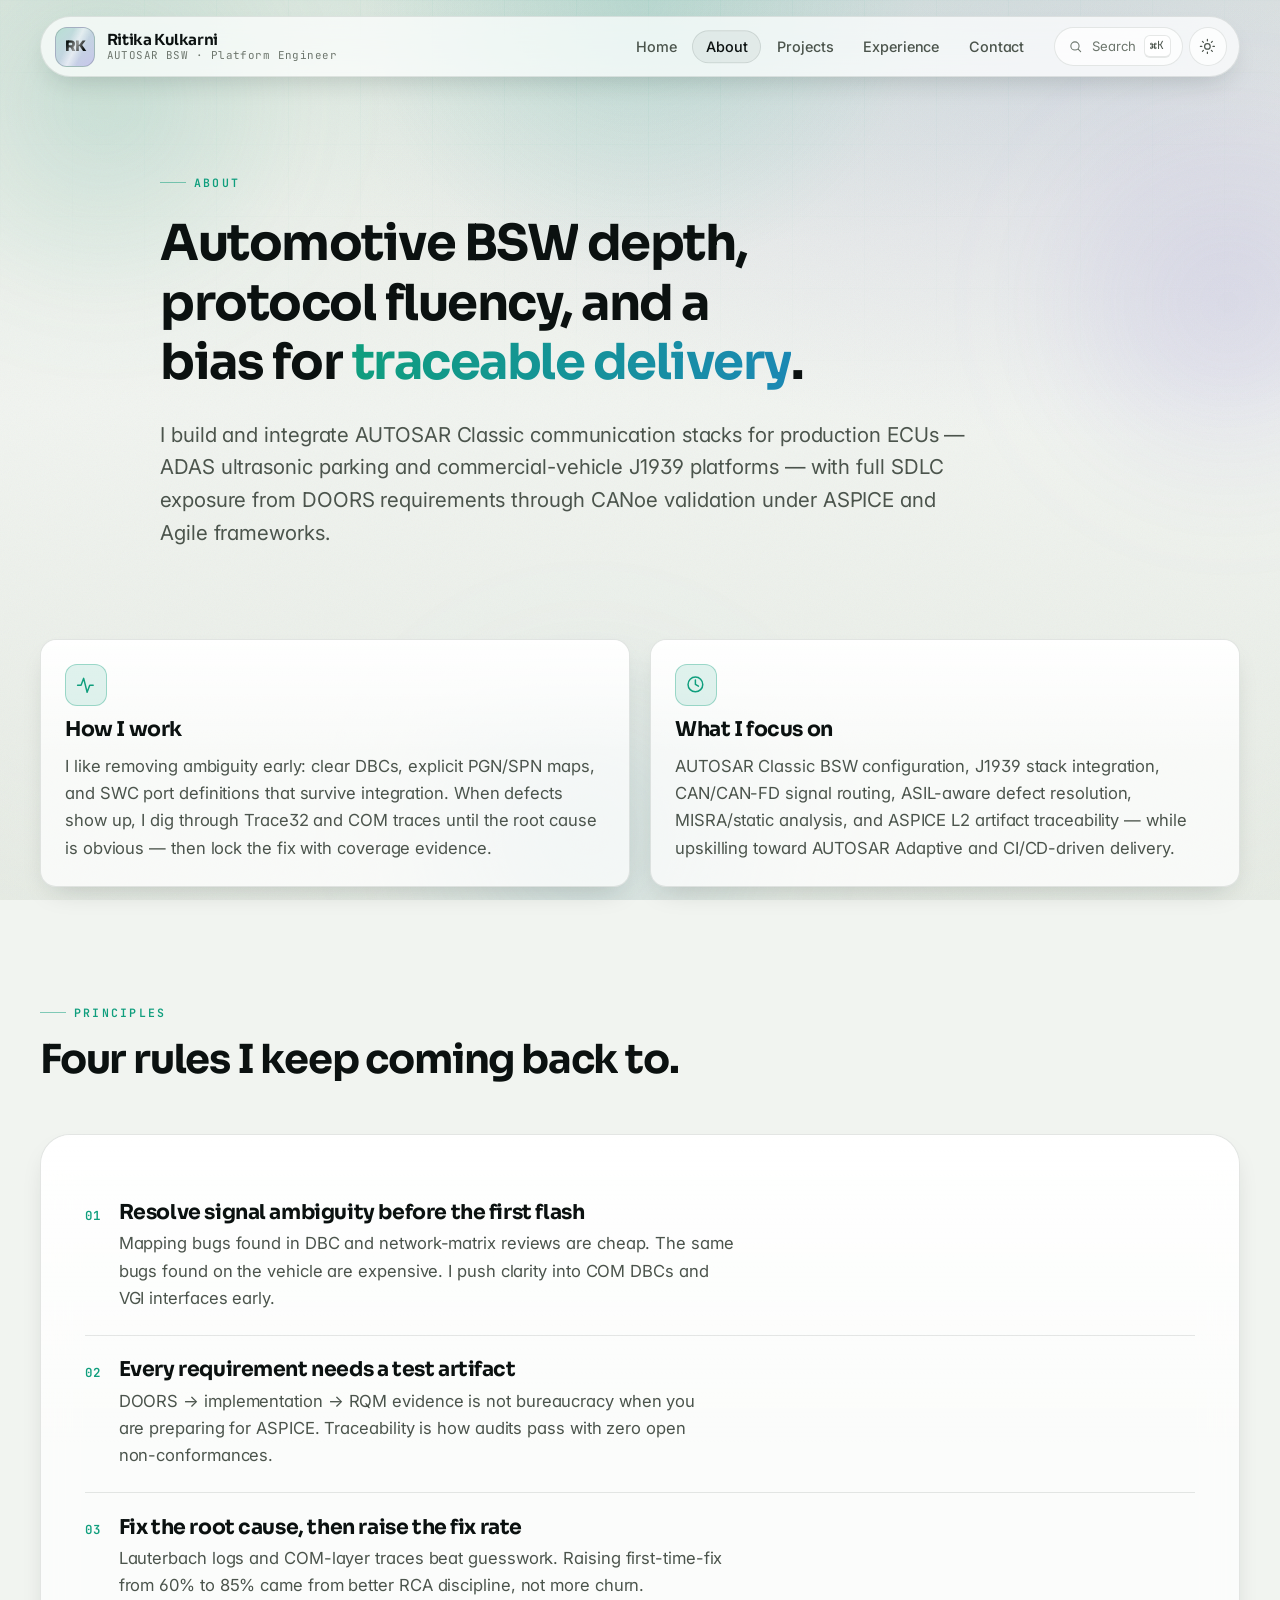
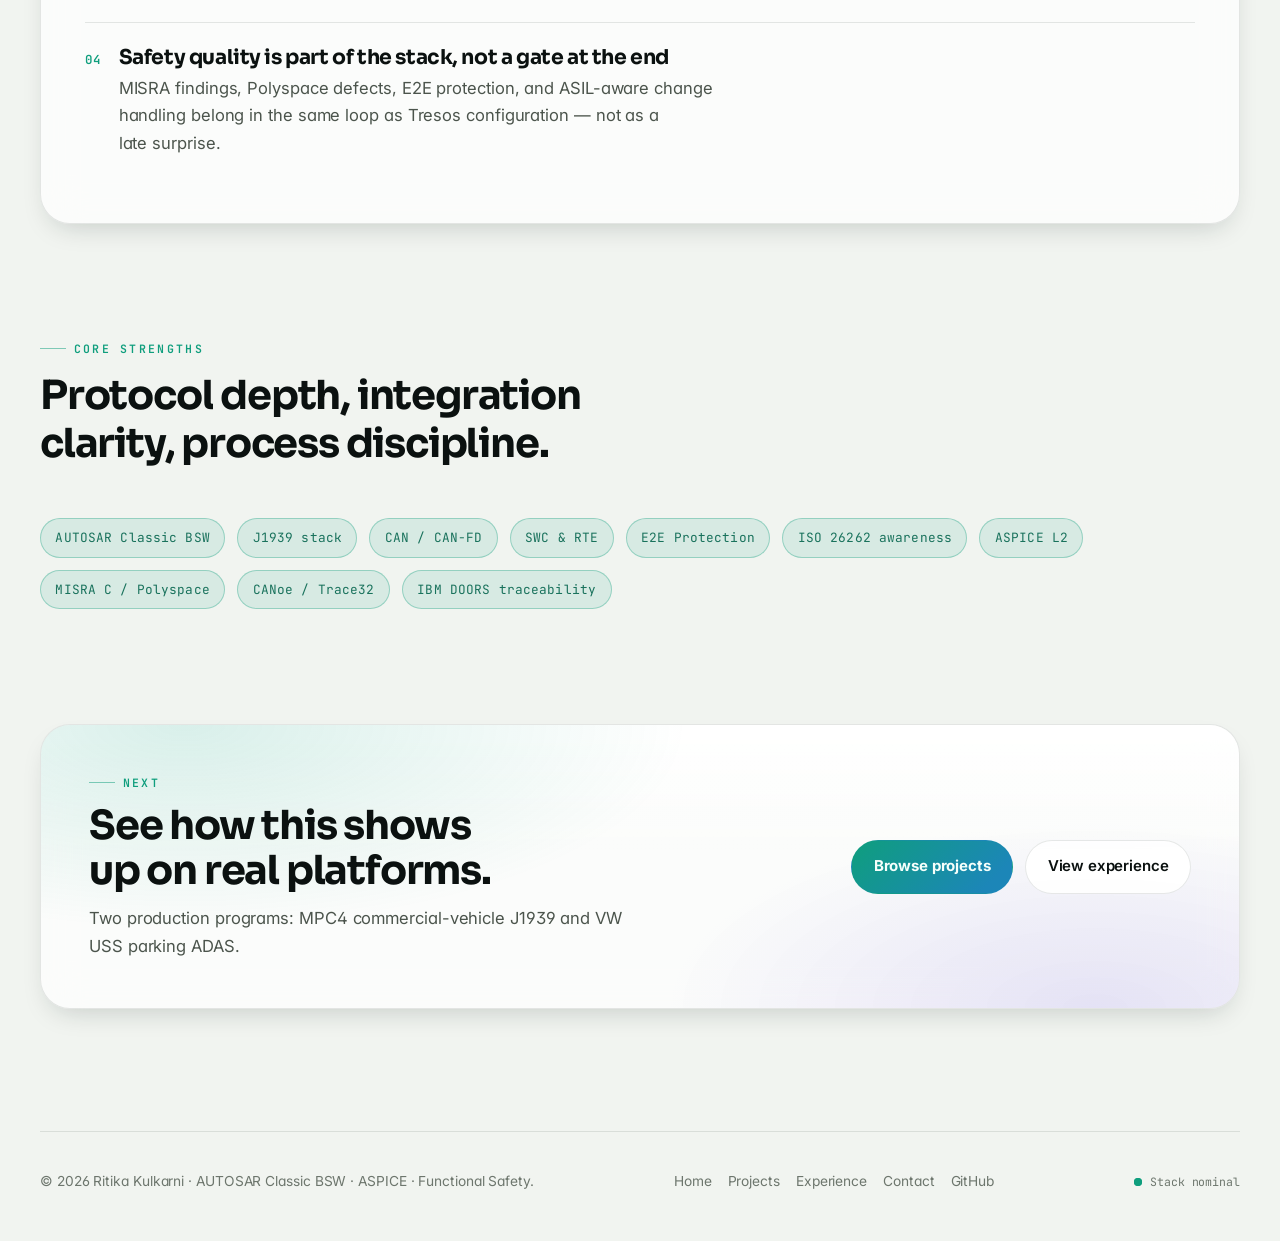
==== about.html @ b0c48f6b "Add Ritika Kulkarni AUTOSAR BSW portfolio site. Static multi-page site matching the companion design" ====
<!doctype html>
<html lang="en" data-theme="dark">
  <head>
    <meta charset="UTF-8" />
    <meta name="viewport" content="width=device-width, initial-scale=1" />
    <title>About — Ritika Kulkarni</title>
    <meta
      name="description"
      content="How Ritika Kulkarni approaches AUTOSAR Classic BSW: clean COM/RTE integration, J1939 networks, safety-aware defect resolution, and ASPICE-grade delivery."
    />
    <meta name="theme-color" content="#0b0f0e" />
    <meta name="color-scheme" content="dark light" />
    <link rel="canonical" href="https://ritikakulkarni14.github.io/portfolio/about.html" />
    <link rel="icon" href="assets/favicon.svg" type="image/svg+xml" />
    <link rel="apple-touch-icon" href="assets/favicon.svg" />
    <link rel="manifest" href="site.webmanifest" />

    <meta property="og:type" content="profile" />
    <meta property="og:site_name" content="Ritika Kulkarni" />
    <meta property="og:title" content="About — Ritika Kulkarni" />
    <meta
      property="og:description"
      content="Automotive BSW depth, protocol fluency, and a bias for traceable delivery."
    />
    <meta property="og:url" content="https://ritikakulkarni14.github.io/portfolio/about.html" />
    <meta property="og:image" content="https://ritikakulkarni14.github.io/portfolio/assets/banner.jpg" />
    <meta name="twitter:card" content="summary_large_image" />

    <link rel="preconnect" href="https://fonts.googleapis.com" />
    <link rel="preconnect" href="https://fonts.gstatic.com" crossorigin />
    <link
      href="https://fonts.googleapis.com/css2?family=Inter:wght@300..700&amp;family=JetBrains+Mono:wght@400;600&amp;family=Sora:wght@500..800&amp;display=swap"
      rel="stylesheet"
    />
    <link rel="stylesheet" href="styles.css" />

    <script src="theme.js"></script>
    <script defer src="main.js"></script>
  </head>

  <body>
    <div class="preloader" aria-hidden="true">
      <div class="preloader__inner">
        <p class="preloader__mark">RK</p>
        <div class="preloader__track"></div>
      </div>
    </div>

    <a class="skip-link" href="#main">Skip to content</a>
    <div class="scroll-progress" aria-hidden="true"></div>

    <div class="atmosphere" aria-hidden="true">
      <span class="orb orb--mint"></span>
      <span class="orb orb--violet"></span>
      <span class="orb orb--cyan"></span>
      <div class="atmosphere__grid"></div>
      <div class="atmosphere__floor"></div>
      <div class="atmosphere__spotlight"></div>
      <div class="atmosphere__grain"></div>
      <div class="atmosphere__vignette"></div>
    </div>

    <header class="site-header">
      <a class="brand" href="index.html" aria-label="Ritika Kulkarni — home">
        <span class="brand__mark" aria-hidden="true">RK</span>
        <span class="brand__text">
          <span class="brand__name">Ritika Kulkarni</span>
          <span class="brand__role">AUTOSAR BSW · Platform Engineer</span>
        </span>
      </a>

      <nav class="site-nav" id="site-nav" aria-label="Primary">
        <a href="index.html">Home</a>
        <a href="about.html">About</a>
        <a href="projects.html">Projects</a>
        <a href="experience.html">Experience</a>
        <a href="contact.html">Contact</a>
      </nav>

      <div class="header-tools">
        <button class="cmd-trigger" type="button" data-palette-open aria-label="Open command palette">
          <svg viewBox="0 0 24 24" fill="none" stroke="currentColor" stroke-width="1.7" stroke-linecap="round" aria-hidden="true">
            <circle cx="11" cy="11" r="6.5" />
            <path d="m16 16 4 4" />
          </svg>
          <span class="cmd-trigger__label">Search</span>
          <kbd>⌘K</kbd>
        </button>

        <button class="icon-button" type="button" data-theme-toggle aria-label="Toggle light or dark theme">
          <svg class="icon-theme__moon" viewBox="0 0 24 24" fill="none" stroke="currentColor" stroke-width="1.7" stroke-linecap="round" stroke-linejoin="round" aria-hidden="true">
            <path d="M20 14.5A8.5 8.5 0 0 1 9.5 4a8.5 8.5 0 1 0 10.5 10.5Z" />
          </svg>
          <svg class="icon-theme__sun" viewBox="0 0 24 24" fill="none" stroke="currentColor" stroke-width="1.7" stroke-linecap="round" aria-hidden="true">
            <circle cx="12" cy="12" r="4" />
            <path d="M12 2v2m0 16v2M2 12h2m16 0h2M4.9 4.9l1.4 1.4m11.4 11.4 1.4 1.4m0-14.2-1.4 1.4M6.3 17.7l-1.4 1.4" />
          </svg>
        </button>

        <button class="icon-button nav-toggle" type="button" aria-expanded="false" aria-controls="site-nav" aria-label="Toggle navigation menu">
          <svg viewBox="0 0 24 24" fill="none" stroke="currentColor" stroke-width="1.8" stroke-linecap="round" aria-hidden="true">
            <path d="M4 7h16M4 12h16M4 17h16" />
          </svg>
        </button>
      </div>
    </header>

    <main id="main">
      <section class="shell page-hero">
        <p class="eyebrow" data-reveal="fade">About</p>
        <h1 class="page-hero__title" data-split>
          Automotive BSW depth, protocol fluency, and a bias for
          <span class="grad-text" data-split-atom>traceable delivery</span>.
        </h1>
        <p class="lede" data-reveal>
          I build and integrate AUTOSAR Classic communication stacks for production ECUs — ADAS
          ultrasonic parking and commercial-vehicle J1939 platforms — with full SDLC exposure from
          DOORS requirements through CANoe validation under ASPICE and Agile frameworks.
        </p>
      </section>

      <section class="shell section" id="approach" data-section="Approach">
        <div class="grid grid--2" data-stagger>
          <article class="card surface surface--glow surface--pad" data-tilt="3">
            <span class="card__icon" aria-hidden="true">
              <svg viewBox="0 0 24 24" fill="none" stroke="currentColor" stroke-width="1.7" stroke-linecap="round" stroke-linejoin="round">
                <path d="M3 13h4l3-8 4 16 3-8h4" />
              </svg>
            </span>
            <h3>How I work</h3>
            <p>
              I like removing ambiguity early: clear DBCs, explicit PGN/SPN maps, and SWC port
              definitions that survive integration. When defects show up, I dig through Trace32 and
              COM traces until the root cause is obvious — then lock the fix with coverage evidence.
            </p>
          </article>

          <article class="card surface surface--glow surface--pad" data-tilt="3">
            <span class="card__icon" aria-hidden="true">
              <svg viewBox="0 0 24 24" fill="none" stroke="currentColor" stroke-width="1.7" stroke-linecap="round" stroke-linejoin="round">
                <circle cx="12" cy="12" r="8.5" />
                <path d="M12 7v5l3.5 2" />
              </svg>
            </span>
            <h3>What I focus on</h3>
            <p>
              AUTOSAR Classic BSW configuration, J1939 stack integration, CAN/CAN-FD signal routing,
              ASIL-aware defect resolution, MISRA/static analysis, and ASPICE L2 artifact
              traceability — while upskilling toward AUTOSAR Adaptive and CI/CD-driven delivery.
            </p>
          </article>
        </div>
      </section>

      <section class="shell section" id="principles" data-section="Principles">
        <div class="section__head" data-reveal>
          <p class="eyebrow">Principles</p>
          <h2 data-split="onscroll">Four rules I keep coming back to.</h2>
        </div>

        <div class="surface surface--glass surface--xl surface--pad-lg" data-reveal>
          <div class="principle">
            <span class="principle__num">01</span>
            <div>
              <h3>Resolve signal ambiguity before the first flash</h3>
              <p>
                Mapping bugs found in DBC and network-matrix reviews are cheap. The same bugs found on
                the vehicle are expensive. I push clarity into COM DBCs and VGI interfaces early.
              </p>
            </div>
          </div>

          <div class="principle">
            <span class="principle__num">02</span>
            <div>
              <h3>Every requirement needs a test artifact</h3>
              <p>
                DOORS → implementation → RQM evidence is not bureaucracy when you are preparing for
                ASPICE. Traceability is how audits pass with zero open non-conformances.
              </p>
            </div>
          </div>

          <div class="principle">
            <span class="principle__num">03</span>
            <div>
              <h3>Fix the root cause, then raise the fix rate</h3>
              <p>
                Lauterbach logs and COM-layer traces beat guesswork. Raising first-time-fix from 60%
                to 85% came from better RCA discipline, not more churn.
              </p>
            </div>
          </div>

          <div class="principle">
            <span class="principle__num">04</span>
            <div>
              <h3>Safety quality is part of the stack, not a gate at the end</h3>
              <p>
                MISRA findings, Polyspace defects, E2E protection, and ASIL-aware change handling
                belong in the same loop as Tresos configuration — not as a late surprise.
              </p>
            </div>
          </div>
        </div>
      </section>

      <section class="shell section" id="strengths" data-section="Strengths">
        <div class="section__head" data-reveal>
          <p class="eyebrow">Core strengths</p>
          <h2 data-split="onscroll">Protocol depth, integration clarity, process discipline.</h2>
        </div>

        <div class="cluster" data-reveal>
          <span class="chip chip--accent chip--lg">AUTOSAR Classic BSW</span>
          <span class="chip chip--accent chip--lg">J1939 stack</span>
          <span class="chip chip--accent chip--lg">CAN / CAN-FD</span>
          <span class="chip chip--accent chip--lg">SWC &amp; RTE</span>
          <span class="chip chip--accent chip--lg">E2E Protection</span>
          <span class="chip chip--accent chip--lg">ISO 26262 awareness</span>
          <span class="chip chip--accent chip--lg">ASPICE L2</span>
          <span class="chip chip--accent chip--lg">MISRA C / Polyspace</span>
          <span class="chip chip--accent chip--lg">CANoe / Trace32</span>
          <span class="chip chip--accent chip--lg">IBM DOORS traceability</span>
        </div>
      </section>

      <section class="shell section" id="next" data-section="Next">
        <div class="cta surface surface--glass surface--xl" data-reveal="scale">
          <div class="cta__copy">
            <p class="eyebrow">Next</p>
            <h2>See how this shows up on real platforms.</h2>
            <p class="body-dim">Two production programs: MPC4 commercial-vehicle J1939 and VW USS parking ADAS.</p>
          </div>
          <div class="cluster">
            <a class="button button--primary" href="projects.html" data-magnetic="6">Browse projects</a>
            <a class="button" href="experience.html" data-magnetic="5">View experience</a>
          </div>
        </div>
      </section>
    </main>

    <footer class="site-footer">
      <p>© 2026 Ritika Kulkarni · AUTOSAR Classic BSW · ASPICE · Functional Safety.</p>
      <nav class="site-footer__links" aria-label="Footer">
        <a href="index.html">Home</a>
        <a href="projects.html">Projects</a>
        <a href="experience.html">Experience</a>
        <a href="contact.html">Contact</a>
        <a href="https://github.com/Ritikakulkarni14" target="_blank" rel="noreferrer">GitHub</a>
      </nav>
      <p class="site-footer__meta">
        <span class="pulse-dot" aria-hidden="true"></span>
        Stack nominal
      </p>
    </footer>

    <button class="to-top" type="button" aria-label="Back to top">
      <svg viewBox="0 0 24 24" fill="none" stroke="currentColor" stroke-width="1.9" stroke-linecap="round" stroke-linejoin="round" aria-hidden="true">
        <path d="M12 20V5m0 0-6 6m6-6 6 6" />
      </svg>
    </button>
  </body>
</html>
---- styles.css ----
/* ==========================================================================
   Ritika Kulkarni — Portfolio
   1.  Design tokens
   2.  Reset & base
   3.  Typography
   4.  Atmosphere (aurora, grain, spotlight, grid)
   5.  Layout primitives
   6.  Surfaces & cards
   7.  Header & navigation
   8.  Buttons & chips
   9.  Hero
   10. Reliability console
   11. Marquee
   12. Content sections
   13. Projects
   14. Timeline & meters
   15. Contact
   16. Command palette
   17. Chrome (progress, rail, toast, back-to-top, preloader)
   18. Footer
   19. Motion primitives
   20. Responsive
   21. Reduced motion, print, forced colors
   ========================================================================== */

/* -------------------------------------------------------------------------- */
/* 1. Design tokens                                                           */
/* -------------------------------------------------------------------------- */

:root {
  color-scheme: dark;

  /* Base palette */
  --ink-900: #050706;
  --ink-800: #080b0a;
  --ink-700: #0c1110;
  --ink-600: #121817;

  --bg: var(--ink-800);
  --bg-deep: var(--ink-900);
  --text: #f2f6f1;
  --text-dim: #b3bcb2;
  --text-faint: #7c867c;

  /* Accents */
  --mint: #7ee0c4;
  --cyan: #5ec8f0;
  --violet: #9d8cff;
  --amber: #f5c76b;
  --coral: #f08f7f;
  --accent: var(--mint);
  --accent-ink: #04120e;

  /* Surfaces & strokes */
  --surface-1: rgba(255, 255, 255, 0.028);
  --surface-2: rgba(255, 255, 255, 0.045);
  --surface-3: rgba(255, 255, 255, 0.07);
  --glass: rgba(11, 16, 15, 0.62);
  --glass-strong: rgba(9, 13, 12, 0.86);
  --stroke: rgba(255, 255, 255, 0.09);
  --stroke-strong: rgba(255, 255, 255, 0.16);
  --stroke-accent: rgba(126, 224, 196, 0.32);

  /* Sheen used on the top edge of every raised surface */
  --sheen: linear-gradient(180deg, rgba(255, 255, 255, 0.075), rgba(255, 255, 255, 0) 42%);

  /* Elevation */
  --shadow-sm: 0 2px 8px rgba(0, 0, 0, 0.3);
  --shadow-md: 0 12px 32px -8px rgba(0, 0, 0, 0.5);
  --shadow-lg: 0 32px 80px -24px rgba(0, 0, 0, 0.7);
  --shadow-glow: 0 0 0 1px rgba(126, 224, 196, 0.2), 0 24px 60px -20px rgba(126, 224, 196, 0.25);

  /* Radii */
  --r-xs: 8px;
  --r-sm: 12px;
  --r-md: 16px;
  --r-lg: 22px;
  --r-xl: 30px;
  --r-full: 999px;

  /* Spacing scale */
  --sp-1: 0.25rem;
  --sp-2: 0.5rem;
  --sp-3: 0.75rem;
  --sp-4: 1rem;
  --sp-5: 1.5rem;
  --sp-6: 2rem;
  --sp-7: 3rem;
  --sp-8: 4rem;
  --sp-9: 6rem;

  /* Type */
  --font-sans: "Inter", ui-sans-serif, system-ui, -apple-system, "Segoe UI", sans-serif;
  --font-display: "Sora", "Inter", ui-sans-serif, system-ui, sans-serif;
  --font-mono: "JetBrains Mono", ui-monospace, "SFMono-Regular", Menlo, monospace;

  --step--1: clamp(0.78rem, 0.76rem + 0.1vw, 0.84rem);
  --step-0: clamp(0.95rem, 0.92rem + 0.15vw, 1.05rem);
  --step-1: clamp(1.1rem, 1.04rem + 0.3vw, 1.3rem);
  --step-2: clamp(1.35rem, 1.2rem + 0.7vw, 1.75rem);
  --step-3: clamp(1.7rem, 1.4rem + 1.4vw, 2.5rem);
  --step-4: clamp(2rem, 1.5rem + 2.1vw, 3.1rem);
  --step-5: clamp(2.4rem, 1.65rem + 3.1vw, 4.1rem);

  /* Motion */
  --ease-out: cubic-bezier(0.22, 1, 0.36, 1);
  --ease-in-out: cubic-bezier(0.65, 0, 0.35, 1);
  --ease-spring: cubic-bezier(0.34, 1.56, 0.64, 1);
  --dur-fast: 160ms;
  --dur: 280ms;
  --dur-slow: 620ms;

  /* Layout */
  --content: 1200px;
  --gutter: clamp(1rem, 4vw, 2.5rem);
  --header-h: 4.5rem;

  /* Interaction-driven values, updated from JS */
  --mx: 50%;
  --my: 0%;
  --scroll-progress: 0;
}

[data-theme="light"] {
  color-scheme: light;

  --bg: #f1f4f0;
  --bg-deep: #e6ebe4;
  --text: #0b1110;
  --text-dim: #4b544c;
  --text-faint: #6d766d;

  --mint: #0f9e7d;
  --cyan: #1c86b8;
  --violet: #6a55d6;
  --amber: #b07d10;
  --accent: var(--mint);
  --accent-ink: #f6fffb;

  --surface-1: rgba(255, 255, 255, 0.72);
  --surface-2: rgba(255, 255, 255, 0.9);
  --surface-3: rgba(15, 25, 22, 0.05);
  --glass: rgba(255, 255, 255, 0.72);
  --glass-strong: rgba(255, 255, 255, 0.92);
  --stroke: rgba(11, 34, 28, 0.1);
  --stroke-strong: rgba(11, 34, 28, 0.18);
  --stroke-accent: rgba(15, 158, 125, 0.34);

  --sheen: linear-gradient(180deg, rgba(255, 255, 255, 0.9), rgba(255, 255, 255, 0) 45%);

  --shadow-sm: 0 1px 3px rgba(12, 32, 26, 0.08);
  --shadow-md: 0 12px 28px -12px rgba(12, 32, 26, 0.22);
  --shadow-lg: 0 30px 70px -28px rgba(12, 32, 26, 0.3);
  --shadow-glow: 0 0 0 1px rgba(15, 158, 125, 0.22), 0 20px 50px -22px rgba(15, 158, 125, 0.28);
}

/* -------------------------------------------------------------------------- */
/* 2. Reset & base                                                            */
/* -------------------------------------------------------------------------- */

*,
*::before,
*::after {
  box-sizing: border-box;
}

html {
  -webkit-text-size-adjust: 100%;
  scroll-behavior: smooth;
  scroll-padding-top: calc(var(--header-h) + 2rem);
}

body {
  margin: 0;
  min-height: 100svh;
  overflow-x: clip;
  position: relative;
  background-color: var(--bg);
  color: var(--text);
  font-family: var(--font-sans);
  font-size: var(--step-0);
  font-weight: 400;
  line-height: 1.65;
  letter-spacing: -0.005em;
  font-feature-settings: "cv11", "ss01";
  -webkit-font-smoothing: antialiased;
  text-rendering: optimizeLegibility;
  transition: background-color var(--dur) var(--ease-out), color var(--dur) var(--ease-out);
}

a {
  color: inherit;
  text-decoration: none;
}

img,
svg,
canvas {
  display: block;
  max-width: 100%;
}

button {
  font: inherit;
  color: inherit;
  cursor: pointer;
}

input,
textarea,
select {
  font: inherit;
  color: inherit;
}

ul,
ol {
  margin: 0;
  padding: 0;
  list-style: none;
}

:focus-visible {
  outline: 2px solid var(--accent);
  outline-offset: 3px;
  border-radius: 4px;
}

::selection {
  background: color-mix(in oklab, var(--accent) 38%, transparent);
  color: var(--text);
}

::-webkit-scrollbar {
  width: 10px;
  height: 10px;
}

::-webkit-scrollbar-track {
  background: transparent;
}

::-webkit-scrollbar-thumb {
  background: color-mix(in oklab, var(--accent) 24%, transparent);
  border: 3px solid transparent;
  border-radius: var(--r-full);
  background-clip: content-box;
}

::-webkit-scrollbar-thumb:hover {
  background: color-mix(in oklab, var(--accent) 48%, transparent);
  background-clip: content-box;
}

.skip-link {
  position: fixed;
  top: 0;
  left: 50%;
  translate: -50% -120%;
  z-index: 200;
  padding: 0.7rem 1.2rem;
  border-radius: 0 0 var(--r-md) var(--r-md);
  background: var(--accent);
  color: var(--accent-ink);
  font-weight: 700;
  transition: translate var(--dur) var(--ease-out);
}

.skip-link:focus-visible {
  translate: -50% 0;
}

.visually-hidden {
  position: absolute;
  width: 1px;
  height: 1px;
  margin: -1px;
  padding: 0;
  overflow: hidden;
  clip-path: inset(50%);
  white-space: nowrap;
}

/* Cross-document view transitions in supporting browsers. */
@view-transition {
  navigation: auto;
}

/* -------------------------------------------------------------------------- */
/* 3. Typography                                                              */
/* -------------------------------------------------------------------------- */

h1,
h2,
h3,
h4 {
  margin: 0;
  font-family: var(--font-display);
  font-weight: 700;
  line-height: 1.12;
  letter-spacing: -0.03em;
  text-wrap: balance;
}

h1 {
  font-size: var(--step-5);
  font-weight: 700;
}

h2 {
  font-size: var(--step-3);
}

h3 {
  font-size: var(--step-1);
  letter-spacing: -0.02em;
}

p {
  margin: 0;
  text-wrap: pretty;
}

strong {
  font-weight: 650;
}

.eyebrow {
  display: inline-flex;
  align-items: center;
  gap: 0.5rem;
  margin: 0;
  color: var(--accent);
  font-family: var(--font-mono);
  font-size: 0.72rem;
  font-weight: 600;
  letter-spacing: 0.2em;
  text-transform: uppercase;
}

.eyebrow::before {
  content: "";
  width: 1.6rem;
  height: 1px;
  background: currentColor;
  opacity: 0.5;
}

.eyebrow-plain::before {
  display: none;
}

.lede {
  max-width: 62ch;
  color: var(--text-dim);
  font-size: var(--step-1);
  line-height: 1.6;
}

.body-dim {
  color: var(--text-dim);
}

.mono {
  font-family: var(--font-mono);
  font-size: 0.86em;
  letter-spacing: -0.01em;
}

/* Gradient headline accent */
.grad-text {
  background: linear-gradient(100deg, var(--mint) 0%, var(--cyan) 42%, var(--violet) 78%, var(--mint) 100%);
  background-size: 260% 100%;
  -webkit-background-clip: text;
  background-clip: text;
  color: transparent;
  animation: sheen-slide 9s linear infinite;
}

code {
  padding: 0.1em 0.4em;
  border-radius: 5px;
  background: color-mix(in oklab, var(--accent) 16%, transparent);
  color: var(--text);
  font-family: var(--font-mono);
  font-size: 0.86em;
}

/* -------------------------------------------------------------------------- */
/* 4. Atmosphere                                                              */
/* -------------------------------------------------------------------------- */

.atmosphere {
  position: fixed;
  inset: 0;
  z-index: -1;
  overflow: hidden;
  pointer-events: none;
  contain: strict;
}

/* Deep base wash */
.atmosphere::before {
  content: "";
  position: absolute;
  inset: 0;
  background:
    radial-gradient(120% 80% at 50% -20%, color-mix(in oklab, var(--mint) 12%, transparent), transparent 60%),
    radial-gradient(90% 60% at 85% 10%, color-mix(in oklab, var(--violet) 10%, transparent), transparent 65%),
    linear-gradient(180deg, var(--bg-deep) 0%, var(--bg) 45%, var(--bg-deep) 100%);
}

/* Perspective floor grid */
.atmosphere__grid {
  position: absolute;
  inset: 0;
  background-image:
    linear-gradient(to right, color-mix(in oklab, var(--mint) 14%, transparent) 1px, transparent 1px),
    linear-gradient(to bottom, color-mix(in oklab, var(--mint) 10%, transparent) 1px, transparent 1px);
  background-size: 72px 72px;
  mask-image: radial-gradient(110% 70% at 50% 0%, black 0%, transparent 72%);
  opacity: 0.55;
}

.atmosphere__floor {
  position: absolute;
  inset: 55% -30% -20% -30%;
  background-image:
    linear-gradient(to right, color-mix(in oklab, var(--cyan) 22%, transparent) 1px, transparent 1px),
    linear-gradient(to bottom, color-mix(in oklab, var(--cyan) 16%, transparent) 1px, transparent 1px);
  background-size: 90px 90px;
  transform: perspective(600px) rotateX(72deg);
  transform-origin: bottom center;
  mask-image: linear-gradient(to top, black, transparent 78%);
  opacity: 0.4;
  animation: floor-scroll 18s linear infinite;
}

/* Drifting aurora orbs */
.orb {
  position: absolute;
  width: clamp(18rem, 36vw, 40rem);
  aspect-ratio: 1;
  border-radius: 50%;
  filter: blur(40px);
  mix-blend-mode: screen;
  opacity: 0.4;
  will-change: transform;
}

.orb--mint {
  top: -14%;
  left: -10%;
  background: radial-gradient(circle, color-mix(in oklab, var(--mint) 70%, transparent), transparent 66%);
  animation: drift-a 22s var(--ease-in-out) infinite;
}

.orb--violet {
  top: 8%;
  right: -14%;
  background: radial-gradient(circle, color-mix(in oklab, var(--violet) 60%, transparent), transparent 66%);
  animation: drift-b 28s var(--ease-in-out) infinite;
}

.orb--cyan {
  bottom: -18%;
  left: 28%;
  background: radial-gradient(circle, color-mix(in oklab, var(--cyan) 52%, transparent), transparent 66%);
  animation: drift-c 25s var(--ease-in-out) infinite;
}

[data-theme="light"] .orb {
  mix-blend-mode: multiply;
  opacity: 0.22;
}

[data-theme="light"] .atmosphere__grid,
[data-theme="light"] .atmosphere__floor {
  opacity: 0.3;
}

/* Film grain — keeps large flat gradients from banding */
.atmosphere__grain {
  position: absolute;
  inset: -50%;
  background-image: url("data:image/svg+xml,%3Csvg xmlns='http://www.w3.org/2000/svg' width='160' height='160'%3E%3Cfilter id='n'%3E%3CfeTurbulence type='fractalNoise' baseFrequency='0.85' numOctaves='3' stitchTiles='stitch'/%3E%3C/filter%3E%3Crect width='160' height='160' filter='url(%23n)'/%3E%3C/svg%3E");
  opacity: 0.045;
  animation: grain-shift 800ms steps(4) infinite;
}

/* Cursor-following spotlight */
.atmosphere__spotlight {
  position: absolute;
  inset: 0;
  background: radial-gradient(
    28rem circle at var(--mx) var(--my),
    color-mix(in oklab, var(--mint) 14%, transparent),
    transparent 62%
  );
  opacity: 0;
  transition: opacity 700ms var(--ease-out);
}

body[data-pointer="fine"] .atmosphere__spotlight {
  opacity: 1;
}

/* Vignette */
.atmosphere__vignette {
  position: absolute;
  inset: 0;
  background: radial-gradient(130% 110% at 50% 40%, transparent 55%, color-mix(in oklab, var(--bg-deep) 88%, transparent) 100%);
}

/* -------------------------------------------------------------------------- */
/* 5. Layout primitives                                                       */
/* -------------------------------------------------------------------------- */

.shell {
  width: min(100% - (var(--gutter) * 2), var(--content));
  margin-inline: auto;
}

main {
  position: relative;
  z-index: 1;
}

.section {
  padding-block: clamp(2.5rem, 4.5vw, 4.25rem);
}

.section--tight {
  padding-block: clamp(1.5rem, 2.5vw, 2.25rem);
}

.section__head {
  max-width: 52rem;
  margin-bottom: clamp(1.75rem, 4vw, 3rem);
  display: grid;
  gap: var(--sp-4);
}

.section__head p.lede {
  font-size: var(--step-0);
}

.grid {
  display: grid;
  gap: clamp(0.85rem, 1.6vw, 1.25rem);
}

.grid--2 {
  grid-template-columns: repeat(2, minmax(0, 1fr));
}

.grid--3 {
  grid-template-columns: repeat(3, minmax(0, 1fr));
}

.grid--4 {
  grid-template-columns: repeat(4, minmax(0, 1fr));
}

.cluster {
  display: flex;
  flex-wrap: wrap;
  gap: var(--sp-3);
}

.divider {
  height: 1px;
  border: 0;
  margin: 0;
  background: linear-gradient(90deg, transparent, var(--stroke-strong) 20%, var(--stroke-strong) 80%, transparent);
}

/* -------------------------------------------------------------------------- */
/* 6. Surfaces & cards                                                        */
/* -------------------------------------------------------------------------- */

.surface {
  position: relative;
  isolation: isolate;
  border: 1px solid var(--stroke);
  border-radius: var(--r-lg);
  background: var(--surface-1);
  box-shadow: var(--shadow-md);
  transition:
    border-color var(--dur) var(--ease-out),
    background-color var(--dur) var(--ease-out),
    box-shadow var(--dur) var(--ease-out),
    transform var(--dur) var(--ease-out);
}

/* Top-edge sheen: the single detail that sells "glass" */
.surface::before {
  content: "";
  position: absolute;
  inset: 0;
  z-index: -1;
  border-radius: inherit;
  background: var(--sheen);
  pointer-events: none;
}

/* Cursor-tracked glow, driven by --gx/--gy from the tilt engine */
.surface--glow::after {
  content: "";
  position: absolute;
  inset: 0;
  z-index: -1;
  border-radius: inherit;
  background: radial-gradient(
    18rem circle at var(--gx, 50%) var(--gy, 0%),
    color-mix(in oklab, var(--accent) 18%, transparent),
    transparent 60%
  );
  opacity: 0;
  transition: opacity 400ms var(--ease-out);
  pointer-events: none;
}

.surface--glow:hover::after,
.surface--glow:focus-within::after {
  opacity: 1;
}

.surface--glass {
  background: var(--glass);
  backdrop-filter: blur(20px) saturate(1.3);
  -webkit-backdrop-filter: blur(20px) saturate(1.3);
}

.surface--pad {
  padding: clamp(1.15rem, 2.4vw, 2rem);
}

.surface--pad-lg {
  padding: clamp(1.5rem, 3.4vw, 3rem);
}

.surface--xl {
  border-radius: var(--r-xl);
}

/* Interactive lift */
.lift {
  transition:
    transform var(--dur) var(--ease-out),
    border-color var(--dur) var(--ease-out),
    background-color var(--dur) var(--ease-out),
    box-shadow var(--dur) var(--ease-out);
}

.lift:hover {
  transform: translateY(-4px);
  border-color: var(--stroke-accent);
  background: var(--surface-2);
  box-shadow: var(--shadow-lg);
}

/* 3D tilt — JS sets --rx/--ry, CSS owns the easing back to rest */
.tilt {
  transform: perspective(900px) rotateX(var(--rx, 0deg)) rotateY(var(--ry, 0deg)) translateZ(0);
  transform-style: preserve-3d;
  will-change: transform;
}

.tilt--resting {
  transition: transform 700ms var(--ease-out);
}

.card {
  display: grid;
  gap: var(--sp-3);
  padding: clamp(1.1rem, 2vw, 1.5rem);
  border-radius: var(--r-md);
}

.card h3 {
  font-size: var(--step-1);
}

.card p {
  color: var(--text-dim);
}

/* Numbered feature card */
.card--numbered {
  padding-top: 2.6rem;
}

.card__index {
  position: absolute;
  top: 1rem;
  right: 1.15rem;
  font-family: var(--font-mono);
  font-size: 0.78rem;
  font-weight: 600;
  letter-spacing: 0.12em;
  color: var(--text-faint);
}

.card__icon {
  display: grid;
  place-items: center;
  width: 2.6rem;
  height: 2.6rem;
  border-radius: var(--r-sm);
  border: 1px solid var(--stroke-accent);
  background: color-mix(in oklab, var(--accent) 12%, transparent);
  color: var(--accent);
}

.card__icon svg {
  width: 1.3rem;
  height: 1.3rem;
}

/* Metric card */
.metric {
  position: relative;
  display: grid;
  gap: var(--sp-2);
  align-content: start;
  padding: clamp(1.1rem, 2vw, 1.5rem);
  border-radius: var(--r-md);
  overflow: hidden;
}

.metric::after {
  content: "";
  position: absolute;
  inset: auto 0 0 0;
  height: 2px;
  background: linear-gradient(90deg, var(--accent), transparent);
  opacity: 0.6;
}

.metric__value {
  font-family: var(--font-display);
  font-size: clamp(2rem, 3.4vw, 2.9rem);
  font-weight: 700;
  line-height: 1;
  letter-spacing: -0.04em;
  font-variant-numeric: tabular-nums;
}

.metric__label {
  color: var(--text-dim);
  font-size: var(--step--1);
  line-height: 1.5;
}

/* -------------------------------------------------------------------------- */
/* 7. Header & navigation                                                     */
/* -------------------------------------------------------------------------- */

.site-header {
  position: sticky;
  top: clamp(0.5rem, 1.5vw, 1rem);
  z-index: 60;
  display: flex;
  align-items: center;
  gap: var(--sp-4);
  width: min(100% - (var(--gutter) * 2), var(--content));
  margin: clamp(0.5rem, 1.5vw, 1rem) auto 0;
  padding: 0.6rem 0.75rem 0.6rem 0.9rem;
  border: 1px solid var(--stroke);
  border-radius: var(--r-full);
  background: var(--glass);
  backdrop-filter: blur(22px) saturate(1.4);
  -webkit-backdrop-filter: blur(22px) saturate(1.4);
  box-shadow: var(--shadow-md);
  transition: box-shadow var(--dur) var(--ease-out), background-color var(--dur) var(--ease-out),
    border-color var(--dur) var(--ease-out);
  view-transition-name: site-header;
}

.site-header[data-stuck="true"] {
  border-color: var(--stroke-strong);
  background: var(--glass-strong);
  box-shadow: var(--shadow-lg);
}

.brand {
  display: inline-flex;
  align-items: center;
  gap: 0.7rem;
  min-width: 0;
  margin-right: auto;
}

.brand__mark {
  position: relative;
  display: grid;
  place-items: center;
  width: 2.5rem;
  height: 2.5rem;
  flex: none;
  border-radius: var(--r-sm);
  border: 1px solid var(--stroke-strong);
  background: linear-gradient(140deg, color-mix(in oklab, var(--mint) 26%, transparent), color-mix(in oklab, var(--violet) 30%, transparent));
  font-family: var(--font-display);
  font-size: 0.9rem;
  font-weight: 800;
  letter-spacing: -0.02em;
  overflow: hidden;
}

.brand__mark::after {
  content: "";
  position: absolute;
  inset: -120% -30%;
  background: linear-gradient(115deg, transparent 42%, rgba(255, 255, 255, 0.55) 50%, transparent 58%);
  animation: mark-sweep 5.5s var(--ease-in-out) infinite;
}

.brand__text {
  display: flex;
  flex-direction: column;
  min-width: 0;
  line-height: 1.25;
}

.brand__name {
  font-family: var(--font-display);
  font-size: 0.95rem;
  font-weight: 650;
  letter-spacing: -0.02em;
}

.brand__role {
  color: var(--text-faint);
  font-family: var(--font-mono);
  font-size: 0.68rem;
  letter-spacing: 0.04em;
  white-space: nowrap;
  overflow: hidden;
  text-overflow: ellipsis;
}

.site-nav {
  position: relative;
  display: flex;
  align-items: center;
  gap: 0.15rem;
}

.site-nav a {
  position: relative;
  z-index: 1;
  padding: 0.5rem 0.85rem;
  border-radius: var(--r-full);
  color: var(--text-dim);
  font-size: 0.9rem;
  font-weight: 500;
  white-space: nowrap;
  transition: color var(--dur-fast) var(--ease-out);
}

.site-nav a:hover,
.site-nav a[aria-current="page"] {
  color: var(--text);
}

/* Pill that slides between nav items */
.nav-pill {
  position: absolute;
  z-index: 0;
  top: 50%;
  left: 0;
  height: 2.1rem;
  width: var(--pill-w, 0px);
  translate: var(--pill-x, 0px) -50%;
  border-radius: var(--r-full);
  background: var(--surface-3);
  border: 1px solid var(--stroke);
  opacity: 0;
  transition:
    translate 420ms var(--ease-spring),
    width 420ms var(--ease-spring),
    opacity var(--dur) var(--ease-out);
  pointer-events: none;
}

.nav-pill[data-ready="true"] {
  opacity: 1;
}

.header-tools {
  display: flex;
  align-items: center;
  gap: 0.35rem;
}

.icon-button {
  display: grid;
  place-items: center;
  width: 2.4rem;
  height: 2.4rem;
  flex: none;
  border: 1px solid var(--stroke);
  border-radius: var(--r-full);
  background: var(--surface-1);
  color: var(--text-dim);
  transition:
    color var(--dur-fast) var(--ease-out),
    border-color var(--dur-fast) var(--ease-out),
    background-color var(--dur-fast) var(--ease-out),
    transform var(--dur-fast) var(--ease-out);
}

.icon-button:hover {
  color: var(--text);
  border-color: var(--stroke-accent);
  background: var(--surface-2);
  transform: translateY(-1px);
}

.icon-button svg {
  width: 1.05rem;
  height: 1.05rem;
}

/* Theme toggle swaps which glyph is visible */
[data-theme="light"] .icon-theme__moon,
.icon-theme__sun {
  display: none;
}

[data-theme="light"] .icon-theme__sun {
  display: block;
}

/* ⌘K trigger */
.cmd-trigger {
  display: inline-flex;
  align-items: center;
  gap: 0.5rem;
  height: 2.4rem;
  padding: 0 0.7rem 0 0.85rem;
  border: 1px solid var(--stroke);
  border-radius: var(--r-full);
  background: var(--surface-1);
  color: var(--text-faint);
  font-size: 0.82rem;
  transition:
    color var(--dur-fast) var(--ease-out),
    border-color var(--dur-fast) var(--ease-out),
    background-color var(--dur-fast) var(--ease-out);
}

.cmd-trigger:hover {
  color: var(--text);
  border-color: var(--stroke-accent);
  background: var(--surface-2);
}

.cmd-trigger svg {
  width: 0.95rem;
  height: 0.95rem;
}

kbd {
  display: inline-flex;
  align-items: center;
  gap: 0.1em;
  min-width: 1.5rem;
  height: 1.4rem;
  padding: 0 0.35rem;
  justify-content: center;
  border: 1px solid var(--stroke);
  border-bottom-width: 2px;
  border-radius: 6px;
  background: var(--surface-2);
  color: var(--text-dim);
  font-family: var(--font-mono);
  font-size: 0.7rem;
  line-height: 1;
}

.nav-toggle {
  display: none;
}

/* -------------------------------------------------------------------------- */
/* 8. Buttons & chips                                                         */
/* -------------------------------------------------------------------------- */

.button {
  position: relative;
  isolation: isolate;
  display: inline-flex;
  align-items: center;
  justify-content: center;
  gap: 0.5rem;
  padding: 0.85rem 1.35rem;
  border: 1px solid var(--stroke);
  border-radius: var(--r-full);
  background: var(--surface-2);
  color: var(--text);
  font-size: 0.94rem;
  font-weight: 600;
  letter-spacing: -0.01em;
  white-space: nowrap;
  overflow: hidden;
  transition:
    transform var(--dur) var(--ease-out),
    border-color var(--dur) var(--ease-out),
    background-color var(--dur) var(--ease-out),
    box-shadow var(--dur) var(--ease-out),
    color var(--dur) var(--ease-out);
}

.button svg {
  width: 1.05rem;
  height: 1.05rem;
  flex: none;
}

.button:hover {
  transform: translateY(-2px);
  border-color: var(--stroke-accent);
  box-shadow: var(--shadow-md);
}

.button:active {
  transform: translateY(0) scale(0.985);
}

.button--primary {
  border-color: transparent;
  background: linear-gradient(135deg, var(--mint), var(--cyan) 85%);
  color: var(--accent-ink);
  font-weight: 700;
}

.button--primary:hover {
  box-shadow: var(--shadow-glow);
}

/* Light sweep across primary buttons on hover */
.button--primary::after {
  content: "";
  position: absolute;
  inset: 0;
  z-index: -1;
  background: linear-gradient(110deg, transparent 35%, rgba(255, 255, 255, 0.6) 50%, transparent 65%);
  translate: -110% 0;
  transition: translate 720ms var(--ease-out);
}

.button--primary:hover::after {
  translate: 110% 0;
}

.button--ghost {
  background: transparent;
}

.button--ghost:hover {
  background: var(--surface-2);
}

.button--sm {
  padding: 0.6rem 1rem;
  font-size: 0.86rem;
}

/* Magnetic wrapper: JS writes --magnet-x/y on hover */
.magnetic {
  translate: var(--magnet-x, 0px) var(--magnet-y, 0px);
  transition: translate 500ms var(--ease-out);
}

.magnetic[data-active="true"] {
  transition: translate 90ms linear;
}

.text-link {
  display: inline-flex;
  align-items: center;
  gap: 0.35rem;
  color: var(--accent);
  font-weight: 550;
  background-image: linear-gradient(currentColor, currentColor);
  background-repeat: no-repeat;
  background-position: 0 100%;
  background-size: 0% 1px;
  transition: background-size 380ms var(--ease-out);
}

.text-link:hover {
  background-size: 100% 1px;
}

.text-link svg {
  width: 0.9rem;
  height: 0.9rem;
  transition: translate var(--dur) var(--ease-out);
}

.text-link:hover svg {
  translate: 2px -2px;
}

.chip {
  display: inline-flex;
  align-items: center;
  gap: 0.35rem;
  padding: 0.38rem 0.7rem;
  border: 1px solid var(--stroke);
  border-radius: var(--r-full);
  background: var(--surface-1);
  color: var(--text-dim);
  font-family: var(--font-mono);
  font-size: 0.74rem;
  letter-spacing: 0.01em;
  white-space: nowrap;
  transition: color var(--dur-fast) var(--ease-out), border-color var(--dur-fast) var(--ease-out),
    background-color var(--dur-fast) var(--ease-out);
}

.chip--accent {
  border-color: var(--stroke-accent);
  background: color-mix(in oklab, var(--accent) 11%, transparent);
  color: color-mix(in oklab, var(--accent) 72%, var(--text));
}

.chip--lg {
  padding: 0.5rem 0.9rem;
  font-size: 0.8rem;
}

/* Live status badge with breathing dot */
.badge-live {
  display: inline-flex;
  align-items: center;
  gap: 0.55rem;
  padding: 0.4rem 0.85rem 0.4rem 0.7rem;
  border: 1px solid var(--stroke-accent);
  border-radius: var(--r-full);
  background: color-mix(in oklab, var(--accent) 9%, transparent);
  color: var(--text-dim);
  font-family: var(--font-mono);
  font-size: 0.72rem;
  letter-spacing: 0.06em;
  text-transform: uppercase;
}

.pulse-dot {
  position: relative;
  width: 0.5rem;
  height: 0.5rem;
  flex: none;
  border-radius: 50%;
  background: var(--accent);
}

.pulse-dot::after {
  content: "";
  position: absolute;
  inset: 0;
  border-radius: inherit;
  background: inherit;
  animation: ping 2.2s var(--ease-out) infinite;
}

/* -------------------------------------------------------------------------- */
/* 9. Hero                                                                    */
/* -------------------------------------------------------------------------- */

.hero {
  display: grid;
  grid-template-columns: minmax(0, 1.25fr) minmax(300px, 0.75fr);
  gap: clamp(1rem, 2vw, 1.5rem);
  align-items: start;
  padding-block: clamp(2.5rem, 6vw, 5rem) clamp(2rem, 4vw, 3rem);
}

.hero__main {
  display: grid;
  gap: clamp(1.25rem, 2.6vw, 2rem);
  align-content: start;
  padding: clamp(1.5rem, 3.4vw, 3rem);
}

.hero__title {
  max-width: 24ch;
  font-size: var(--step-5);
}

/* Split-text machinery: each word gets a clipping mask */
.split-line {
  display: block;
}

.split-word {
  display: inline-block;
  overflow: hidden;
  vertical-align: top;
  padding-bottom: 0.08em;
}

.split-word > span {
  display: inline-block;
  translate: 0 110%;
  rotate: 4deg;
  filter: blur(6px);
  transition:
    translate 900ms var(--ease-out),
    rotate 900ms var(--ease-out),
    filter 900ms var(--ease-out);
  transition-delay: var(--d, 0ms);
}

[data-split-ready="true"] .split-word > span {
  translate: 0 0;
  rotate: 0deg;
  filter: blur(0);
}

.hero__actions {
  display: flex;
  flex-wrap: wrap;
  gap: 0.7rem;
  align-items: center;
}

/* Stat strip */
.stat-strip {
  display: grid;
  grid-template-columns: repeat(3, minmax(0, 1fr));
  gap: 1px;
  border: 1px solid var(--stroke);
  border-radius: var(--r-md);
  background: var(--stroke);
  overflow: hidden;
}

.stat {
  display: grid;
  gap: 0.2rem;
  padding: 0.9rem 1rem;
  background: color-mix(in oklab, var(--bg) 70%, transparent);
}

.stat__value {
  font-family: var(--font-display);
  font-size: 1.25rem;
  font-weight: 700;
  letter-spacing: -0.03em;
  font-variant-numeric: tabular-nums;
  color: var(--text);
}

.stat__label {
  color: var(--text-faint);
  font-family: var(--font-mono);
  font-size: 0.68rem;
  letter-spacing: 0.08em;
  text-transform: uppercase;
}

/* Hero aside */
.hero__aside {
  display: grid;
  gap: clamp(0.85rem, 1.6vw, 1.25rem);
  align-content: start;
}

.portrait {
  position: relative;
  border-radius: var(--r-lg);
  overflow: hidden;
  aspect-ratio: 4 / 5;
  border: 1px solid var(--stroke);
  background: var(--surface-1);
}

.portrait img {
  width: 100%;
  height: 100%;
  object-fit: cover;
  object-position: center 18%;
  filter: saturate(1.12) contrast(1.05) brightness(1.04);
  scale: 1.02;
  transition: scale 900ms var(--ease-out), filter 900ms var(--ease-out);
}

.portrait:hover img {
  scale: 1.07;
}

/* Scanline + duotone veil over the portrait */
.portrait::before {
  content: "";
  position: absolute;
  inset: 0;
  z-index: 1;
  /* Intentionally theme-independent: the caption sits on top of this veil and
     is always light-on-dark. */
  background:
    linear-gradient(180deg, transparent 52%, rgba(6, 9, 8, 0.88) 100%),
    linear-gradient(200deg, color-mix(in oklab, var(--mint) 14%, transparent), transparent 42%),
    repeating-linear-gradient(0deg, rgba(0, 0, 0, 0.08) 0 1px, transparent 1px 4px);
  pointer-events: none;
}

.portrait__caption {
  position: absolute;
  z-index: 2;
  inset: auto 0.85rem 0.85rem;
  display: flex;
  align-items: center;
  justify-content: space-between;
  gap: 0.6rem;
  padding: 0.6rem 0.75rem;
  border: 1px solid var(--stroke-strong);
  border-radius: var(--r-sm);
  background: rgba(8, 12, 11, 0.62);
  backdrop-filter: blur(12px);
  -webkit-backdrop-filter: blur(12px);
  color: #f2f6f1;
}

.portrait__caption strong {
  display: block;
  font-family: var(--font-display);
  font-size: 0.92rem;
  font-weight: 650;
  letter-spacing: -0.02em;
}

.portrait__caption span {
  display: block;
  color: rgba(242, 246, 241, 0.62);
  font-family: var(--font-mono);
  font-size: 0.68rem;
}

/* Floating signal tags */
.signal {
  position: absolute;
  z-index: 2;
  display: inline-flex;
  align-items: center;
  padding: 0.3rem 0.6rem;
  border-radius: var(--r-full);
  border: 1px solid rgba(255, 255, 255, 0.3);
  background: rgba(8, 12, 11, 0.55);
  backdrop-filter: blur(10px);
  -webkit-backdrop-filter: blur(10px);
  color: #f2f6f1;
  font-family: var(--font-mono);
  font-size: 0.66rem;
  font-weight: 600;
  letter-spacing: 0.08em;
  text-transform: uppercase;
  animation: bob 6s var(--ease-in-out) infinite;
}

.signal--a {
  top: 0.85rem;
  left: 0.85rem;
  border-color: color-mix(in oklab, var(--mint) 55%, transparent);
}

.signal--b {
  top: 30%;
  right: 0.85rem;
  border-color: color-mix(in oklab, var(--amber) 55%, transparent);
  animation-delay: -2s;
}

.signal--c {
  top: 55%;
  left: 0.85rem;
  border-color: color-mix(in oklab, var(--violet) 55%, transparent);
  animation-delay: -4s;
}

/* Contact rows in hero aside */
.detail-list {
  display: grid;
  gap: 1px;
  border: 1px solid var(--stroke);
  border-radius: var(--r-md);
  background: var(--stroke);
  overflow: hidden;
}

.detail-row {
  display: flex;
  align-items: center;
  justify-content: space-between;
  gap: 0.75rem;
  padding: 0.75rem 0.9rem;
  background: color-mix(in oklab, var(--bg) 72%, transparent);
  transition: background-color var(--dur-fast) var(--ease-out);
}

a.detail-row:hover,
button.detail-row:hover {
  background: var(--surface-2);
}

.detail-row > span:first-child {
  color: var(--text-faint);
  font-family: var(--font-mono);
  font-size: 0.68rem;
  letter-spacing: 0.1em;
  text-transform: uppercase;
}

.detail-row__value {
  display: inline-flex;
  align-items: center;
  gap: 0.4rem;
  min-width: 0;
  color: var(--text);
  font-family: var(--font-mono);
  font-size: 0.8rem;
  text-align: right;
  overflow: hidden;
  text-overflow: ellipsis;
  white-space: nowrap;
}

.detail-row__value svg {
  width: 0.85rem;
  height: 0.85rem;
  flex: none;
  color: var(--text-faint);
  transition: color var(--dur-fast) var(--ease-out);
}

.detail-row:hover .detail-row__value svg {
  color: var(--accent);
}

button.detail-row {
  width: 100%;
  border: 0;
  text-align: left;
}

/* -------------------------------------------------------------------------- */
/* 10. Reliability console                                                    */
/* -------------------------------------------------------------------------- */

.console {
  display: grid;
  gap: 0.9rem;
  padding: 1rem 1.1rem 1.1rem;
  border-radius: var(--r-lg);
}

.console__bar {
  display: flex;
  align-items: center;
  justify-content: space-between;
  gap: 0.6rem;
  padding-bottom: 0.75rem;
  border-bottom: 1px solid var(--stroke);
}

.console__title {
  display: inline-flex;
  align-items: center;
  gap: 0.45rem;
  font-family: var(--font-mono);
  font-size: 0.72rem;
  letter-spacing: 0.1em;
  text-transform: uppercase;
  color: var(--text-dim);
}

.console__grid {
  display: grid;
  grid-template-columns: repeat(2, minmax(0, 1fr));
  gap: 0.6rem;
}

.gauge {
  display: flex;
  align-items: center;
  gap: 0.7rem;
  padding: 0.7rem 0.8rem;
  border: 1px solid var(--stroke);
  border-radius: var(--r-sm);
  background: var(--surface-1);
}

.gauge__ring {
  width: 2.75rem;
  height: 2.75rem;
  flex: none;
  rotate: -90deg;
}

.gauge__ring circle {
  fill: none;
  stroke-width: 3.5;
  stroke-linecap: round;
}

.gauge__track {
  stroke: var(--stroke-strong);
}

.gauge__value {
  stroke: var(--accent);
  stroke-dasharray: var(--circ, 100);
  stroke-dashoffset: var(--circ, 100);
  transition: stroke-dashoffset 1.6s var(--ease-out);
}

.gauge__text {
  display: grid;
  gap: 0.1rem;
  min-width: 0;
}

.gauge__num {
  font-family: var(--font-mono);
  font-size: 0.95rem;
  font-weight: 600;
  font-variant-numeric: tabular-nums;
  letter-spacing: -0.02em;
}

.gauge__label {
  color: var(--text-faint);
  font-family: var(--font-mono);
  font-size: 0.62rem;
  letter-spacing: 0.08em;
  text-transform: uppercase;
}

.spark {
  display: grid;
  gap: 0.5rem;
  padding: 0.7rem 0.8rem 0.5rem;
  border: 1px solid var(--stroke);
  border-radius: var(--r-sm);
  background: var(--surface-1);
  grid-column: 1 / -1;
}

.spark__head {
  display: flex;
  align-items: baseline;
  justify-content: space-between;
  gap: 0.5rem;
}

.spark__head span {
  color: var(--text-faint);
  font-family: var(--font-mono);
  font-size: 0.62rem;
  letter-spacing: 0.08em;
  text-transform: uppercase;
}

.spark__head strong {
  font-family: var(--font-mono);
  font-size: 0.85rem;
  font-weight: 600;
  font-variant-numeric: tabular-nums;
  color: var(--accent);
}

.spark canvas {
  width: 100%;
  height: 46px;
}

.meter {
  grid-column: 1 / -1;
  display: grid;
  gap: 0.4rem;
  padding: 0.7rem 0.8rem;
  border: 1px solid var(--stroke);
  border-radius: var(--r-sm);
  background: var(--surface-1);
}

.meter__head {
  display: flex;
  align-items: baseline;
  justify-content: space-between;
  gap: 0.5rem;
  color: var(--text-faint);
  font-family: var(--font-mono);
  font-size: 0.62rem;
  letter-spacing: 0.08em;
  text-transform: uppercase;
}

.meter__head strong {
  color: var(--text);
  font-size: 0.8rem;
  letter-spacing: 0;
  text-transform: none;
  font-variant-numeric: tabular-nums;
}

.meter__track {
  height: 5px;
  border-radius: var(--r-full);
  background: var(--stroke-strong);
  overflow: hidden;
}

.meter__fill {
  height: 100%;
  width: 0%;
  border-radius: inherit;
  background: linear-gradient(90deg, var(--mint), var(--cyan));
  transition: width 1.4s var(--ease-out);
}

.console__note {
  color: var(--text-faint);
  font-family: var(--font-mono);
  font-size: 0.64rem;
  line-height: 1.5;
  letter-spacing: 0.02em;
}

/* -------------------------------------------------------------------------- */
/* 11. Marquee                                                                */
/* -------------------------------------------------------------------------- */

.marquee {
  position: relative;
  display: flex;
  gap: 0;
  overflow: hidden;
  padding-block: 0.15rem;
  mask-image: linear-gradient(90deg, transparent, black 8%, black 92%, transparent);
  -webkit-mask-image: linear-gradient(90deg, transparent, black 8%, black 92%, transparent);
}

.marquee__track {
  display: flex;
  flex: none;
  align-items: center;
  gap: 0.6rem;
  padding-right: 0.6rem;
  animation: marquee-scroll var(--marquee-dur, 38s) linear infinite;
  will-change: transform;
}

.marquee:hover .marquee__track {
  animation-play-state: paused;
}

.marquee__item {
  display: inline-flex;
  align-items: center;
  gap: 0.45rem;
  padding: 0.5rem 0.9rem;
  border: 1px solid var(--stroke);
  border-radius: var(--r-full);
  background: var(--surface-1);
  color: var(--text-dim);
  font-family: var(--font-mono);
  font-size: 0.76rem;
  letter-spacing: 0.04em;
  text-transform: uppercase;
  white-space: nowrap;
  transition: color var(--dur-fast) var(--ease-out), border-color var(--dur-fast) var(--ease-out);
}

.marquee__item:hover {
  color: var(--text);
  border-color: var(--stroke-accent);
}

.marquee__item::before {
  content: "";
  width: 0.3rem;
  height: 0.3rem;
  border-radius: 50%;
  background: var(--accent);
  opacity: 0.55;
}

/* -------------------------------------------------------------------------- */
/* 12. Content sections                                                       */
/* -------------------------------------------------------------------------- */

.page-hero {
  padding-block: clamp(3rem, 8vw, 6rem) clamp(1rem, 3vw, 2rem);
  display: grid;
  gap: var(--sp-5);
  max-width: 60rem;
}

.page-hero__title {
  font-size: var(--step-4);
  max-width: 26ch;
}

/* Big pull-quote style statement */
.statement {
  font-family: var(--font-display);
  font-size: var(--step-2);
  font-weight: 500;
  line-height: 1.35;
  letter-spacing: -0.025em;
  max-width: 44ch;
  color: var(--text);
}

/* Link cards (home page highlights) */
.link-card {
  position: relative;
  display: flex;
  flex-direction: column;
  gap: var(--sp-3);
  padding: clamp(1.15rem, 2vw, 1.6rem);
  border-radius: var(--r-md);
  overflow: hidden;
}

.link-card__arrow {
  display: inline-flex;
  align-items: center;
  gap: 0.35rem;
  margin-top: auto;
  color: var(--accent);
  font-family: var(--font-mono);
  font-size: 0.72rem;
  letter-spacing: 0.08em;
  text-transform: uppercase;
}

.link-card__arrow svg {
  width: 0.85rem;
  height: 0.85rem;
  transition: translate var(--dur) var(--ease-out);
}

.link-card:hover .link-card__arrow svg {
  translate: 4px 0;
}

/* Full-bleed CTA band */
.cta {
  position: relative;
  display: flex;
  flex-wrap: wrap;
  align-items: center;
  justify-content: space-between;
  gap: clamp(1rem, 3vw, 2.5rem);
  padding: clamp(1.5rem, 4vw, 3rem);
  border-radius: var(--r-xl);
  overflow: hidden;
}

.cta::after {
  content: "";
  position: absolute;
  inset: 0;
  z-index: -1;
  background:
    radial-gradient(70% 120% at 12% 0%, color-mix(in oklab, var(--mint) 16%, transparent), transparent 60%),
    radial-gradient(60% 110% at 88% 100%, color-mix(in oklab, var(--violet) 16%, transparent), transparent 60%);
}

.cta__copy {
  display: grid;
  gap: var(--sp-3);
  flex: 1 1 26rem;
  max-width: 34rem;
}

/* Keeps multi-key shortcuts like ⌘K from breaking across lines. */
.kbd-combo {
  display: inline-flex;
  align-items: center;
  gap: 0.15rem;
  white-space: nowrap;
}

.principle {
  display: grid;
  grid-template-columns: auto minmax(0, 1fr);
  gap: 0 1.1rem;
  padding: clamp(1rem, 2vw, 1.4rem) 0;
  border-bottom: 1px solid var(--stroke);
  align-items: start;
}

.principle:last-child {
  border-bottom: 0;
}

.principle__num {
  font-family: var(--font-mono);
  font-size: 0.78rem;
  font-weight: 600;
  letter-spacing: 0.1em;
  color: var(--accent);
  padding-top: 0.3rem;
}

.principle h3 {
  margin-bottom: 0.4rem;
}

.principle p {
  color: var(--text-dim);
  max-width: 62ch;
}

/* -------------------------------------------------------------------------- */
/* 13. Projects                                                               */
/* -------------------------------------------------------------------------- */

.filter-bar {
  display: flex;
  flex-wrap: wrap;
  align-items: center;
  gap: 0.45rem;
  margin-bottom: clamp(1.25rem, 2.5vw, 2rem);
}

.filter {
  padding: 0.5rem 0.95rem;
  border: 1px solid var(--stroke);
  border-radius: var(--r-full);
  background: var(--surface-1);
  color: var(--text-dim);
  font-family: var(--font-mono);
  font-size: 0.76rem;
  letter-spacing: 0.04em;
  text-transform: uppercase;
  transition:
    color var(--dur-fast) var(--ease-out),
    border-color var(--dur-fast) var(--ease-out),
    background-color var(--dur-fast) var(--ease-out);
}

.filter:hover {
  color: var(--text);
  border-color: var(--stroke-accent);
}

.filter[aria-pressed="true"] {
  border-color: transparent;
  background: var(--accent);
  color: var(--accent-ink);
  font-weight: 600;
}

.filter__count {
  margin-left: 0.4rem;
  opacity: 0.6;
}

.project-grid {
  display: grid;
  grid-template-columns: repeat(auto-fill, minmax(min(100%, 22rem), 1fr));
  gap: clamp(0.85rem, 1.6vw, 1.25rem);
}

.project {
  position: relative;
  display: flex;
  flex-direction: column;
  gap: var(--sp-4);
  padding: clamp(1.2rem, 2.2vw, 1.75rem);
  border-radius: var(--r-lg);
  overflow: hidden;
  transition:
    opacity 380ms var(--ease-out),
    scale 380ms var(--ease-out),
    filter 380ms var(--ease-out),
    transform var(--dur) var(--ease-out),
    border-color var(--dur) var(--ease-out),
    background-color var(--dur) var(--ease-out),
    box-shadow var(--dur) var(--ease-out);
}

.project[data-filtered="out"] {
  opacity: 0;
  scale: 0.94;
  filter: blur(4px);
  pointer-events: none;
}

.project[hidden] {
  display: none;
}

.project__head {
  display: flex;
  align-items: flex-start;
  justify-content: space-between;
  gap: var(--sp-4);
}

.project__title {
  font-size: var(--step-1);
  max-width: 26ch;
}

.project__desc {
  color: var(--text-dim);
}

.project__impact {
  display: flex;
  align-items: flex-start;
  gap: 0.6rem;
  padding: 0.8rem 0.9rem;
  border-left: 2px solid var(--accent);
  border-radius: 0 var(--r-sm) var(--r-sm) 0;
  background: color-mix(in oklab, var(--accent) 8%, transparent);
  font-size: var(--step--1);
  line-height: 1.55;
}

.project__impact svg {
  width: 1rem;
  height: 1rem;
  flex: none;
  margin-top: 0.15rem;
  color: var(--accent);
}

.project__foot {
  display: flex;
  flex-wrap: wrap;
  align-items: center;
  gap: 0.4rem;
  margin-top: auto;
}

.empty-state {
  padding: clamp(2rem, 5vw, 4rem);
  border-radius: var(--r-lg);
  text-align: center;
  color: var(--text-dim);
}

.empty-state[hidden] {
  display: none;
}

/* -------------------------------------------------------------------------- */
/* 14. Timeline & meters                                                      */
/* -------------------------------------------------------------------------- */

.timeline {
  position: relative;
  display: grid;
  gap: clamp(1rem, 2.5vw, 1.75rem);
  padding-left: clamp(1.5rem, 4vw, 2.75rem);
}

/* Static rail */
.timeline::before {
  content: "";
  position: absolute;
  top: 0.5rem;
  bottom: 0.5rem;
  left: 0.32rem;
  width: 2px;
  border-radius: var(--r-full);
  background: var(--stroke-strong);
}

/* Progress rail that fills as you scroll the timeline */
.timeline::after {
  content: "";
  position: absolute;
  top: 0.5rem;
  left: 0.32rem;
  width: 2px;
  height: calc(100% - 1rem);
  border-radius: var(--r-full);
  transform-origin: top;
  scale: 1 var(--timeline-progress, 0);
  background: linear-gradient(180deg, var(--mint), var(--cyan), var(--violet));
  transition: scale 200ms linear;
}

.timeline__item {
  position: relative;
  padding: clamp(1.25rem, 2.6vw, 2rem);
  border-radius: var(--r-lg);
}

.timeline__item::before {
  content: "";
  position: absolute;
  top: clamp(1.6rem, 3vw, 2.3rem);
  left: calc(clamp(1.5rem, 4vw, 2.75rem) * -1 + 0.32rem - 0.35rem);
  width: 0.85rem;
  height: 0.85rem;
  border-radius: 50%;
  border: 2px solid var(--bg);
  background: var(--accent);
  box-shadow: 0 0 0 4px color-mix(in oklab, var(--accent) 22%, transparent);
}

.timeline__meta {
  display: flex;
  flex-wrap: wrap;
  align-items: baseline;
  justify-content: space-between;
  gap: 0.5rem 1.25rem;
  margin-bottom: var(--sp-4);
}

.timeline__role {
  font-size: var(--step-2);
}

.timeline__org {
  color: var(--text-dim);
  margin-top: 0.2rem;
}

.timeline__when {
  color: var(--text-faint);
  font-family: var(--font-mono);
  font-size: 0.74rem;
  letter-spacing: 0.04em;
  white-space: nowrap;
}

.bullets {
  display: grid;
  gap: 0.7rem;
}

.bullets li {
  position: relative;
  padding-left: 1.5rem;
  color: var(--text-dim);
  line-height: 1.6;
}

.bullets li::before {
  content: "";
  position: absolute;
  top: 0.72em;
  left: 0.3rem;
  width: 0.4rem;
  height: 0.4rem;
  rotate: 45deg;
  background: var(--accent);
  opacity: 0.8;
}

.bullets strong {
  color: var(--text);
}

/* Skill group with animated proficiency meter */
.skill-group {
  display: grid;
  gap: var(--sp-4);
  align-content: start;
  padding: clamp(1.1rem, 2vw, 1.5rem);
  border-radius: var(--r-md);
}

.skill-group__head {
  display: flex;
  align-items: center;
  justify-content: space-between;
  gap: 0.75rem;
}

.skill-group__pct {
  color: var(--accent);
  font-family: var(--font-mono);
  font-size: 0.8rem;
  font-variant-numeric: tabular-nums;
}

.skill-group .meter__track {
  height: 4px;
}

.skill-list {
  display: flex;
  flex-wrap: wrap;
  gap: 0.35rem;
}

.skill-list li {
  padding: 0.35rem 0.65rem;
  border: 1px solid var(--stroke);
  border-radius: var(--r-full);
  background: var(--surface-1);
  color: var(--text-dim);
  font-size: 0.78rem;
  transition: color var(--dur-fast) var(--ease-out), border-color var(--dur-fast) var(--ease-out),
    background-color var(--dur-fast) var(--ease-out);
}

.skill-list li:hover {
  color: var(--text);
  border-color: var(--stroke-accent);
  background: var(--surface-2);
}

/* -------------------------------------------------------------------------- */
/* 15. Contact                                                                */
/* -------------------------------------------------------------------------- */

.contact-layout {
  display: grid;
  grid-template-columns: minmax(0, 1fr) minmax(300px, 0.8fr);
  gap: clamp(1rem, 2.5vw, 2rem);
  align-items: start;
}

.form {
  display: grid;
  gap: var(--sp-4);
  padding: clamp(1.3rem, 2.8vw, 2.25rem);
  border-radius: var(--r-lg);
}

.field {
  display: grid;
  gap: 0.45rem;
}

.field label {
  color: var(--text-dim);
  font-family: var(--font-mono);
  font-size: 0.68rem;
  letter-spacing: 0.1em;
  text-transform: uppercase;
}

.field input,
.field textarea {
  width: 100%;
  padding: 0.8rem 0.95rem;
  border: 1px solid var(--stroke);
  border-radius: var(--r-sm);
  background: var(--surface-1);
  color: var(--text);
  font-size: 0.94rem;
  transition:
    border-color var(--dur-fast) var(--ease-out),
    background-color var(--dur-fast) var(--ease-out),
    box-shadow var(--dur-fast) var(--ease-out);
}

.field textarea {
  min-height: 8.5rem;
  resize: vertical;
}

.field input::placeholder,
.field textarea::placeholder {
  color: var(--text-faint);
}

.field input:focus,
.field textarea:focus {
  outline: none;
  border-color: var(--stroke-accent);
  background: var(--surface-2);
  box-shadow: 0 0 0 3px color-mix(in oklab, var(--accent) 16%, transparent);
}

.field input:user-invalid,
.field textarea:user-invalid {
  border-color: color-mix(in oklab, var(--coral) 60%, transparent);
}

.field__hint {
  color: var(--text-faint);
  font-size: 0.78rem;
}

.form__foot {
  display: flex;
  flex-wrap: wrap;
  align-items: center;
  gap: 0.7rem;
}

.note {
  display: grid;
  gap: var(--sp-3);
  padding: clamp(1.1rem, 2vw, 1.5rem);
  border-radius: var(--r-md);
  border-color: var(--stroke-accent);
  background: color-mix(in oklab, var(--accent) 7%, transparent);
}

.note p {
  color: var(--text-dim);
  font-size: var(--step--1);
  line-height: 1.6;
}

/* -------------------------------------------------------------------------- */
/* 16. Command palette                                                        */
/* -------------------------------------------------------------------------- */

.palette {
  position: fixed;
  inset: 0;
  z-index: 120;
  display: grid;
  place-items: start center;
  padding: clamp(3rem, 12vh, 9rem) var(--gutter) var(--gutter);
  border: 0;
  background: transparent;
  overflow: hidden;
}

.palette:not([open]) {
  display: none;
}

.palette::backdrop {
  background: color-mix(in oklab, #04070690 80%, transparent);
  backdrop-filter: blur(8px) saturate(0.8);
  -webkit-backdrop-filter: blur(8px) saturate(0.8);
  animation: fade-in 220ms var(--ease-out);
}

.palette__panel {
  width: min(100%, 34rem);
  max-height: min(60vh, 34rem);
  display: grid;
  grid-template-rows: auto minmax(0, 1fr) auto;
  border: 1px solid var(--stroke-strong);
  border-radius: var(--r-lg);
  background: var(--glass-strong);
  backdrop-filter: blur(28px) saturate(1.4);
  -webkit-backdrop-filter: blur(28px) saturate(1.4);
  box-shadow: var(--shadow-lg);
  overflow: hidden;
  animation: palette-in 320ms var(--ease-out);
}

.palette__search {
  display: flex;
  align-items: center;
  gap: 0.7rem;
  padding: 0.9rem 1rem;
  border-bottom: 1px solid var(--stroke);
}

.palette__search svg {
  width: 1.05rem;
  height: 1.05rem;
  flex: none;
  color: var(--text-faint);
}

.palette__search input {
  flex: 1;
  min-width: 0;
  border: 0;
  background: transparent;
  font-size: 1rem;
  outline: none;
}

.palette__search input::placeholder {
  color: var(--text-faint);
}

.palette__list {
  overflow-y: auto;
  overscroll-behavior: contain;
  padding: 0.5rem;
  display: grid;
  gap: 0.15rem;
  align-content: start;
}

.palette__group {
  padding: 0.6rem 0.65rem 0.3rem;
  color: var(--text-faint);
  font-family: var(--font-mono);
  font-size: 0.62rem;
  letter-spacing: 0.14em;
  text-transform: uppercase;
}

.palette__item {
  display: flex;
  align-items: center;
  gap: 0.75rem;
  width: 100%;
  padding: 0.65rem 0.7rem;
  border: 0;
  border-radius: var(--r-sm);
  background: transparent;
  text-align: left;
  color: var(--text-dim);
  font-size: 0.92rem;
  transition: background-color 120ms var(--ease-out), color 120ms var(--ease-out);
}

.palette__item svg {
  width: 1rem;
  height: 1rem;
  flex: none;
  opacity: 0.75;
}

.palette__item[data-active="true"] {
  background: var(--surface-3);
  color: var(--text);
}

.palette__item[data-active="true"] svg {
  color: var(--accent);
  opacity: 1;
}

.palette__item-label {
  flex: 1;
  min-width: 0;
  overflow: hidden;
  text-overflow: ellipsis;
  white-space: nowrap;
}

.palette__item-hint {
  color: var(--text-faint);
  font-family: var(--font-mono);
  font-size: 0.68rem;
}

.palette__empty {
  padding: 2rem 1rem;
  text-align: center;
  color: var(--text-faint);
  font-size: 0.9rem;
}

.palette__foot {
  display: flex;
  flex-wrap: wrap;
  align-items: center;
  gap: 0.4rem 1rem;
  padding: 0.6rem 1rem;
  border-top: 1px solid var(--stroke);
  color: var(--text-faint);
  font-size: 0.72rem;
}

.palette__foot span {
  display: inline-flex;
  align-items: center;
  gap: 0.35rem;
}

/* -------------------------------------------------------------------------- */
/* 17. Chrome                                                                 */
/* -------------------------------------------------------------------------- */

/* Scroll progress bar */
.scroll-progress {
  position: fixed;
  top: 0;
  left: 0;
  z-index: 100;
  width: 100%;
  height: 2px;
  transform-origin: left;
  scale: var(--scroll-progress, 0) 1;
  background: linear-gradient(90deg, var(--mint), var(--cyan) 45%, var(--violet));
  pointer-events: none;
}

@supports (animation-timeline: scroll()) {
  .scroll-progress {
    scale: 0 1;
    animation: progress-grow linear both;
    animation-timeline: scroll(root block);
  }
}

/* Section rail */
.rail {
  position: fixed;
  top: 50%;
  right: clamp(0.75rem, 1.6vw, 1.5rem);
  translate: 0 -50%;
  z-index: 55;
  display: grid;
  gap: 0.75rem;
  padding: 0.65rem 0.4rem;
  border: 1px solid var(--stroke);
  border-radius: var(--r-full);
  background: var(--glass);
  backdrop-filter: blur(14px);
  -webkit-backdrop-filter: blur(14px);
  opacity: 0;
  transition: opacity var(--dur) var(--ease-out);
}

.rail[data-visible="true"] {
  opacity: 1;
}

.rail a {
  position: relative;
  display: block;
  width: 0.5rem;
  height: 0.5rem;
  border-radius: 50%;
  background: var(--stroke-strong);
  transition: background-color var(--dur) var(--ease-out), scale var(--dur) var(--ease-spring);
}

.rail a:hover {
  background: var(--text-dim);
  scale: 1.3;
}

.rail a[aria-current="true"] {
  background: var(--accent);
  scale: 1.25;
  box-shadow: 0 0 0 3px color-mix(in oklab, var(--accent) 22%, transparent);
}

/* Tooltip label on rail hover */
.rail a span {
  position: absolute;
  right: calc(100% + 0.75rem);
  top: 50%;
  translate: 6px -50%;
  padding: 0.3rem 0.6rem;
  border: 1px solid var(--stroke);
  border-radius: var(--r-xs);
  background: var(--glass-strong);
  color: var(--text);
  font-family: var(--font-mono);
  font-size: 0.66rem;
  white-space: nowrap;
  opacity: 0;
  pointer-events: none;
  transition: opacity var(--dur) var(--ease-out), translate var(--dur) var(--ease-out);
}

.rail a:hover span,
.rail a:focus-visible span {
  opacity: 1;
  translate: 0 -50%;
}

/* Back to top */
.to-top {
  position: fixed;
  right: clamp(1rem, 2.5vw, 2rem);
  bottom: clamp(1rem, 2.5vw, 2rem);
  z-index: 55;
  width: 2.8rem;
  height: 2.8rem;
  display: grid;
  place-items: center;
  border: 1px solid var(--stroke);
  border-radius: 50%;
  background: var(--glass-strong);
  backdrop-filter: blur(14px);
  -webkit-backdrop-filter: blur(14px);
  color: var(--text-dim);
  box-shadow: var(--shadow-md);
  opacity: 0;
  translate: 0 12px;
  pointer-events: none;
  transition:
    opacity var(--dur) var(--ease-out),
    translate var(--dur) var(--ease-out),
    color var(--dur-fast) var(--ease-out),
    border-color var(--dur-fast) var(--ease-out);
}

.to-top[data-visible="true"] {
  opacity: 1;
  translate: 0 0;
  pointer-events: auto;
}

.to-top:hover {
  color: var(--text);
  border-color: var(--stroke-accent);
}

.to-top svg {
  width: 1.1rem;
  height: 1.1rem;
}

/* Toasts */
.toast-region {
  position: fixed;
  left: 50%;
  bottom: clamp(1rem, 3vw, 2.5rem);
  translate: -50% 0;
  z-index: 130;
  display: grid;
  gap: 0.5rem;
  justify-items: center;
  pointer-events: none;
}

.toast {
  display: inline-flex;
  align-items: center;
  gap: 0.6rem;
  padding: 0.7rem 1.1rem;
  border: 1px solid var(--stroke-strong);
  border-radius: var(--r-full);
  background: var(--glass-strong);
  backdrop-filter: blur(18px);
  -webkit-backdrop-filter: blur(18px);
  box-shadow: var(--shadow-lg);
  color: var(--text);
  font-size: 0.88rem;
  animation: toast-in 380ms var(--ease-spring);
}

.toast[data-leaving="true"] {
  animation: toast-out 240ms var(--ease-out) forwards;
}

.toast svg {
  width: 1rem;
  height: 1rem;
  color: var(--accent);
}

/* Preloader — the CSS animation dismisses it on a timer so a JS failure can
   never trap the page behind an opaque overlay. JS only hides it sooner. */
.preloader {
  position: fixed;
  inset: 0;
  z-index: 200;
  display: grid;
  place-items: center;
  gap: 1.25rem;
  background: var(--bg-deep);
  animation: preloader-out 400ms var(--ease-out) 1100ms forwards;
}

.preloader.is-out {
  animation: none;
  opacity: 0;
  visibility: hidden;
  transition: opacity 340ms var(--ease-out), visibility 0s linear 340ms;
}

.preloader__inner {
  display: grid;
  gap: 1.1rem;
  justify-items: center;
}

.preloader__mark {
  font-family: var(--font-display);
  font-size: 1.6rem;
  font-weight: 800;
  letter-spacing: 0.04em;
  background: linear-gradient(120deg, var(--mint), var(--violet));
  -webkit-background-clip: text;
  background-clip: text;
  color: transparent;
}

.preloader__track {
  width: 9rem;
  height: 2px;
  border-radius: var(--r-full);
  background: var(--stroke-strong);
  overflow: hidden;
}

.preloader__track::after {
  content: "";
  display: block;
  width: 40%;
  height: 100%;
  border-radius: inherit;
  background: linear-gradient(90deg, var(--mint), var(--cyan));
  animation: loader-slide 900ms var(--ease-in-out) infinite;
}

/* -------------------------------------------------------------------------- */
/* 18. Footer                                                                 */
/* -------------------------------------------------------------------------- */

.site-footer {
  position: relative;
  z-index: 1;
  width: min(100% - (var(--gutter) * 2), var(--content));
  margin: clamp(2rem, 5vw, 4rem) auto 0;
  padding-block: clamp(1.5rem, 3vw, 2.5rem) clamp(2rem, 4vw, 3rem);
  border-top: 1px solid var(--stroke);
  display: flex;
  flex-wrap: wrap;
  align-items: center;
  justify-content: space-between;
  gap: var(--sp-4) var(--sp-6);
  color: var(--text-faint);
  font-size: 0.86rem;
}

.site-footer__links {
  display: flex;
  flex-wrap: wrap;
  gap: var(--sp-4);
}

.site-footer a {
  transition: color var(--dur-fast) var(--ease-out);
}

.site-footer a:hover {
  color: var(--text);
}

.site-footer__meta {
  display: flex;
  align-items: center;
  gap: 0.5rem;
  font-family: var(--font-mono);
  font-size: 0.72rem;
}

/* -------------------------------------------------------------------------- */
/* 19. Motion primitives                                                      */
/* -------------------------------------------------------------------------- */

[data-reveal] {
  opacity: 0;
  translate: 0 18px;
  transition:
    opacity 760ms var(--ease-out),
    translate 760ms var(--ease-out),
    filter 760ms var(--ease-out);
  transition-delay: var(--reveal-delay, 0ms);
  filter: blur(6px);
}

[data-reveal="fade"] {
  translate: 0 0;
}

[data-reveal="left"] {
  translate: -22px 0;
}

[data-reveal="right"] {
  translate: 22px 0;
}

[data-reveal="scale"] {
  translate: 0 0;
  scale: 0.97;
  transition-property: opacity, scale, filter;
}

[data-reveal].is-in {
  opacity: 1;
  translate: 0 0;
  scale: 1;
  filter: blur(0);
}

/* Stagger children of a revealed container */
[data-stagger] > * {
  opacity: 0;
  translate: 0 20px;
  transition:
    opacity 700ms var(--ease-out),
    translate 700ms var(--ease-out);
  transition-delay: calc(var(--i, 0) * 70ms);
}

[data-stagger].is-in > * {
  opacity: 1;
  translate: 0 0;
}

@keyframes fade-in {
  from {
    opacity: 0;
  }
}

@keyframes palette-in {
  from {
    opacity: 0;
    translate: 0 -14px;
    scale: 0.97;
  }
}

@keyframes toast-in {
  from {
    opacity: 0;
    translate: 0 14px;
    scale: 0.94;
  }
}

@keyframes toast-out {
  to {
    opacity: 0;
    translate: 0 8px;
    scale: 0.96;
  }
}

@keyframes preloader-out {
  to {
    opacity: 0;
    visibility: hidden;
  }
}

@keyframes loader-slide {
  0% {
    translate: -110% 0;
  }
  100% {
    translate: 260% 0;
  }
}

@keyframes progress-grow {
  from {
    scale: 0 1;
  }
  to {
    scale: 1 1;
  }
}

@keyframes marquee-scroll {
  to {
    translate: -100% 0;
  }
}

@keyframes sheen-slide {
  to {
    background-position: 260% 0;
  }
}

@keyframes mark-sweep {
  0%,
  62% {
    translate: -130% 0;
  }
  100% {
    translate: 130% 0;
  }
}

@keyframes ping {
  0% {
    scale: 1;
    opacity: 0.7;
  }
  80%,
  100% {
    scale: 2.6;
    opacity: 0;
  }
}

@keyframes bob {
  0%,
  100% {
    translate: 0 0;
  }
  50% {
    translate: 0 -7px;
  }
}

@keyframes drift-a {
  0%,
  100% {
    translate: 0 0;
    scale: 1;
  }
  33% {
    translate: 8vw 6vh;
    scale: 1.12;
  }
  66% {
    translate: -4vw 12vh;
    scale: 0.94;
  }
}

@keyframes drift-b {
  0%,
  100% {
    translate: 0 0;
    scale: 1;
  }
  50% {
    translate: -10vw 14vh;
    scale: 1.16;
  }
}

@keyframes drift-c {
  0%,
  100% {
    translate: 0 0;
    scale: 1;
  }
  40% {
    translate: 12vw -8vh;
    scale: 0.9;
  }
  75% {
    translate: -8vw -4vh;
    scale: 1.1;
  }
}

@keyframes floor-scroll {
  to {
    background-position: 0 90px;
  }
}

@keyframes grain-shift {
  0% {
    translate: 0 0;
  }
  25% {
    translate: -2% 3%;
  }
  50% {
    translate: 3% -2%;
  }
  75% {
    translate: -3% -3%;
  }
  100% {
    translate: 2% 2%;
  }
}

/* -------------------------------------------------------------------------- */
/* 20. Responsive                                                             */
/* -------------------------------------------------------------------------- */

@media (max-width: 1100px) {
  .hero {
    grid-template-columns: 1fr;
  }

  .hero__title {
    max-width: 30ch;
  }

  .hero__aside {
    grid-template-columns: repeat(2, minmax(0, 1fr));
  }

  .portrait {
    aspect-ratio: 1 / 1;
  }

  .contact-layout {
    grid-template-columns: 1fr;
  }

  .grid--4 {
    grid-template-columns: repeat(2, minmax(0, 1fr));
  }

  .rail {
    display: none;
  }
}

@media (max-width: 860px) {
  :root {
    --header-h: 4rem;
  }

  .site-header {
    flex-wrap: wrap;
    border-radius: var(--r-lg);
    padding: 0.7rem 0.8rem;
  }

  .nav-toggle {
    display: grid;
  }

  .cmd-trigger__label,
  .cmd-trigger kbd {
    display: none;
  }

  .cmd-trigger {
    width: 2.4rem;
    padding: 0;
    justify-content: center;
  }

  .site-nav {
    display: none;
    order: 3;
    width: 100%;
    flex-direction: column;
    align-items: stretch;
    gap: 0.1rem;
    padding-top: 0.7rem;
    margin-top: 0.15rem;
    border-top: 1px solid var(--stroke);
  }

  .site-nav[data-open="true"] {
    display: flex;
    animation: fade-in 260ms var(--ease-out);
  }

  .site-nav a {
    padding: 0.7rem 0.85rem;
    font-size: 0.98rem;
  }

  .nav-pill {
    display: none;
  }

  .grid--2,
  .grid--3,
  .grid--4,
  .hero__aside {
    grid-template-columns: 1fr;
  }

  .timeline__role {
    font-size: var(--step-1);
  }
}

@media (max-width: 480px) {
  /* The header wraps before it shrinks, so drop the strapline to keep the
     brand and the tool buttons on a single row. */
  .brand__role {
    display: none;
  }

  .brand__mark {
    width: 2.2rem;
    height: 2.2rem;
  }

  .header-tools {
    gap: 0.25rem;
  }
}

@media (max-width: 560px) {
  .stat-strip {
    grid-template-columns: 1fr;
  }

  .console__grid {
    grid-template-columns: 1fr;
  }

  .hero__actions .button {
    flex: 1 1 100%;
  }

  .cta {
    flex-direction: column;
    align-items: stretch;
  }

  .site-footer {
    flex-direction: column;
    align-items: flex-start;
  }

  .project__head {
    flex-direction: column;
  }
}

/* -------------------------------------------------------------------------- */
/* 21. Reduced motion, print, forced colors                                   */
/* -------------------------------------------------------------------------- */

@media (prefers-reduced-motion: reduce) {
  html {
    scroll-behavior: auto;
  }

  *,
  *::before,
  *::after {
    animation-duration: 0.01ms !important;
    animation-iteration-count: 1 !important;
    transition-duration: 0.01ms !important;
    scroll-behavior: auto !important;
  }

  [data-reveal],
  [data-stagger] > * {
    opacity: 1 !important;
    translate: 0 !important;
    scale: 1 !important;
    filter: none !important;
  }

  .split-word > span {
    translate: 0 !important;
    rotate: 0 !important;
    filter: none !important;
  }

  .atmosphere__grain,
  .atmosphere__floor {
    display: none;
  }

  .preloader {
    display: none;
  }

  @view-transition {
    navigation: none;
  }
}

@media print {
  .atmosphere,
  .site-header,
  .rail,
  .to-top,
  .scroll-progress,
  .palette,
  .toast-region,
  .preloader,
  .marquee {
    display: none !important;
  }

  body {
    background: #fff;
    color: #000;
  }

  .surface,
  .card,
  .project,
  .timeline__item {
    border: 1px solid #ccc !important;
    background: none !important;
    box-shadow: none !important;
  }

  a::after {
    content: " (" attr(href) ")";
    font-size: 0.8em;
    color: #555;
  }
}

@media (forced-colors: active) {
  .surface,
  .button,
  .chip,
  .card {
    border: 1px solid CanvasText;
  }
}
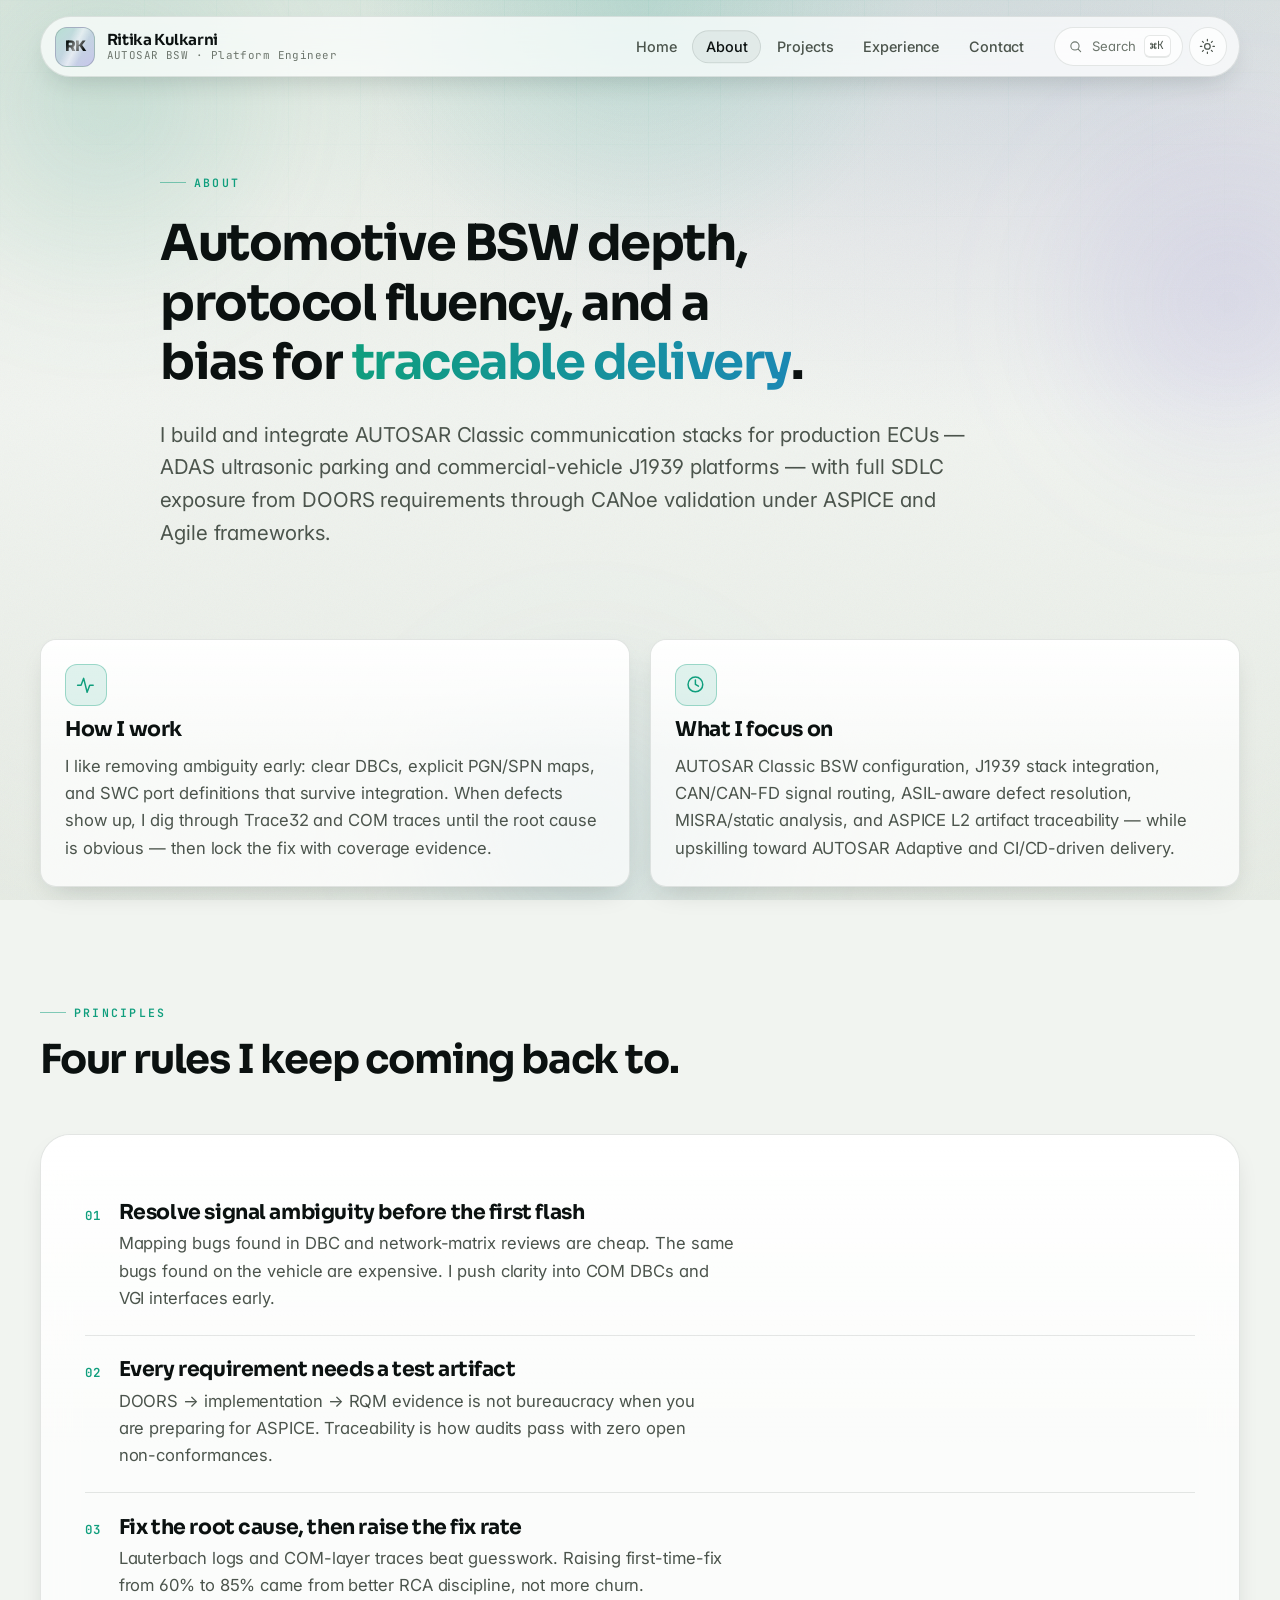
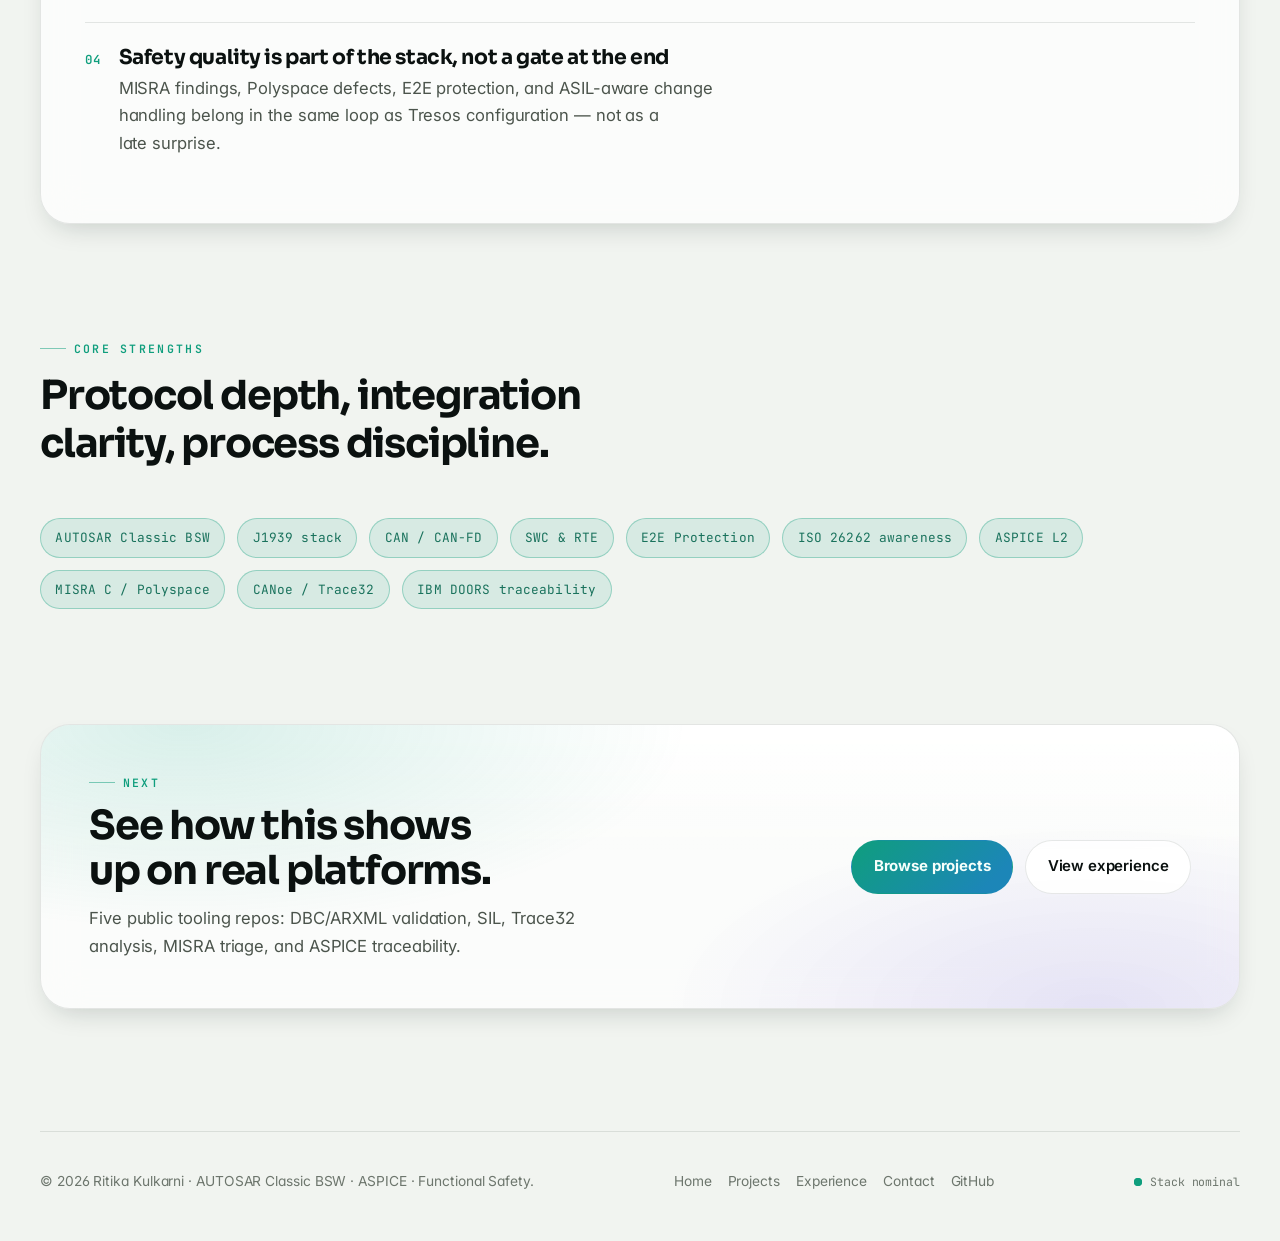
==== commit 3fe5ce9a: "Point portfolio at ritika-kulkarni GitHub and sync public projects. Replace the projects page with t" ====
--- a/about.html
+++ b/about.html
@@ -36,6 +36,7 @@
 
     <script src="theme.js"></script>
     <script defer src="main.js"></script>
+    <script defer src="https://cdn.vercel-insights.com/v1/script.js"></script>
   </head>
 
   <body>
@@ -230,7 +231,7 @@
           <div class="cta__copy">
             <p class="eyebrow">Next</p>
             <h2>See how this shows up on real platforms.</h2>
-            <p class="body-dim">Two production programs: MPC4 commercial-vehicle J1939 and VW USS parking ADAS.</p>
+            <p class="body-dim">Five public tooling repos: DBC/ARXML validation, SIL, Trace32 analysis, MISRA triage, and ASPICE traceability.</p>
           </div>
           <div class="cluster">
             <a class="button button--primary" href="projects.html" data-magnetic="6">Browse projects</a>
@@ -247,7 +248,7 @@
         <a href="projects.html">Projects</a>
         <a href="experience.html">Experience</a>
         <a href="contact.html">Contact</a>
-        <a href="https://github.com/Ritikakulkarni14" target="_blank" rel="noreferrer">GitHub</a>
+        <a href="https://github.com/ritika-kulkarni" target="_blank" rel="noreferrer">GitHub</a>
       </nav>
       <p class="site-footer__meta">
         <span class="pulse-dot" aria-hidden="true"></span>
